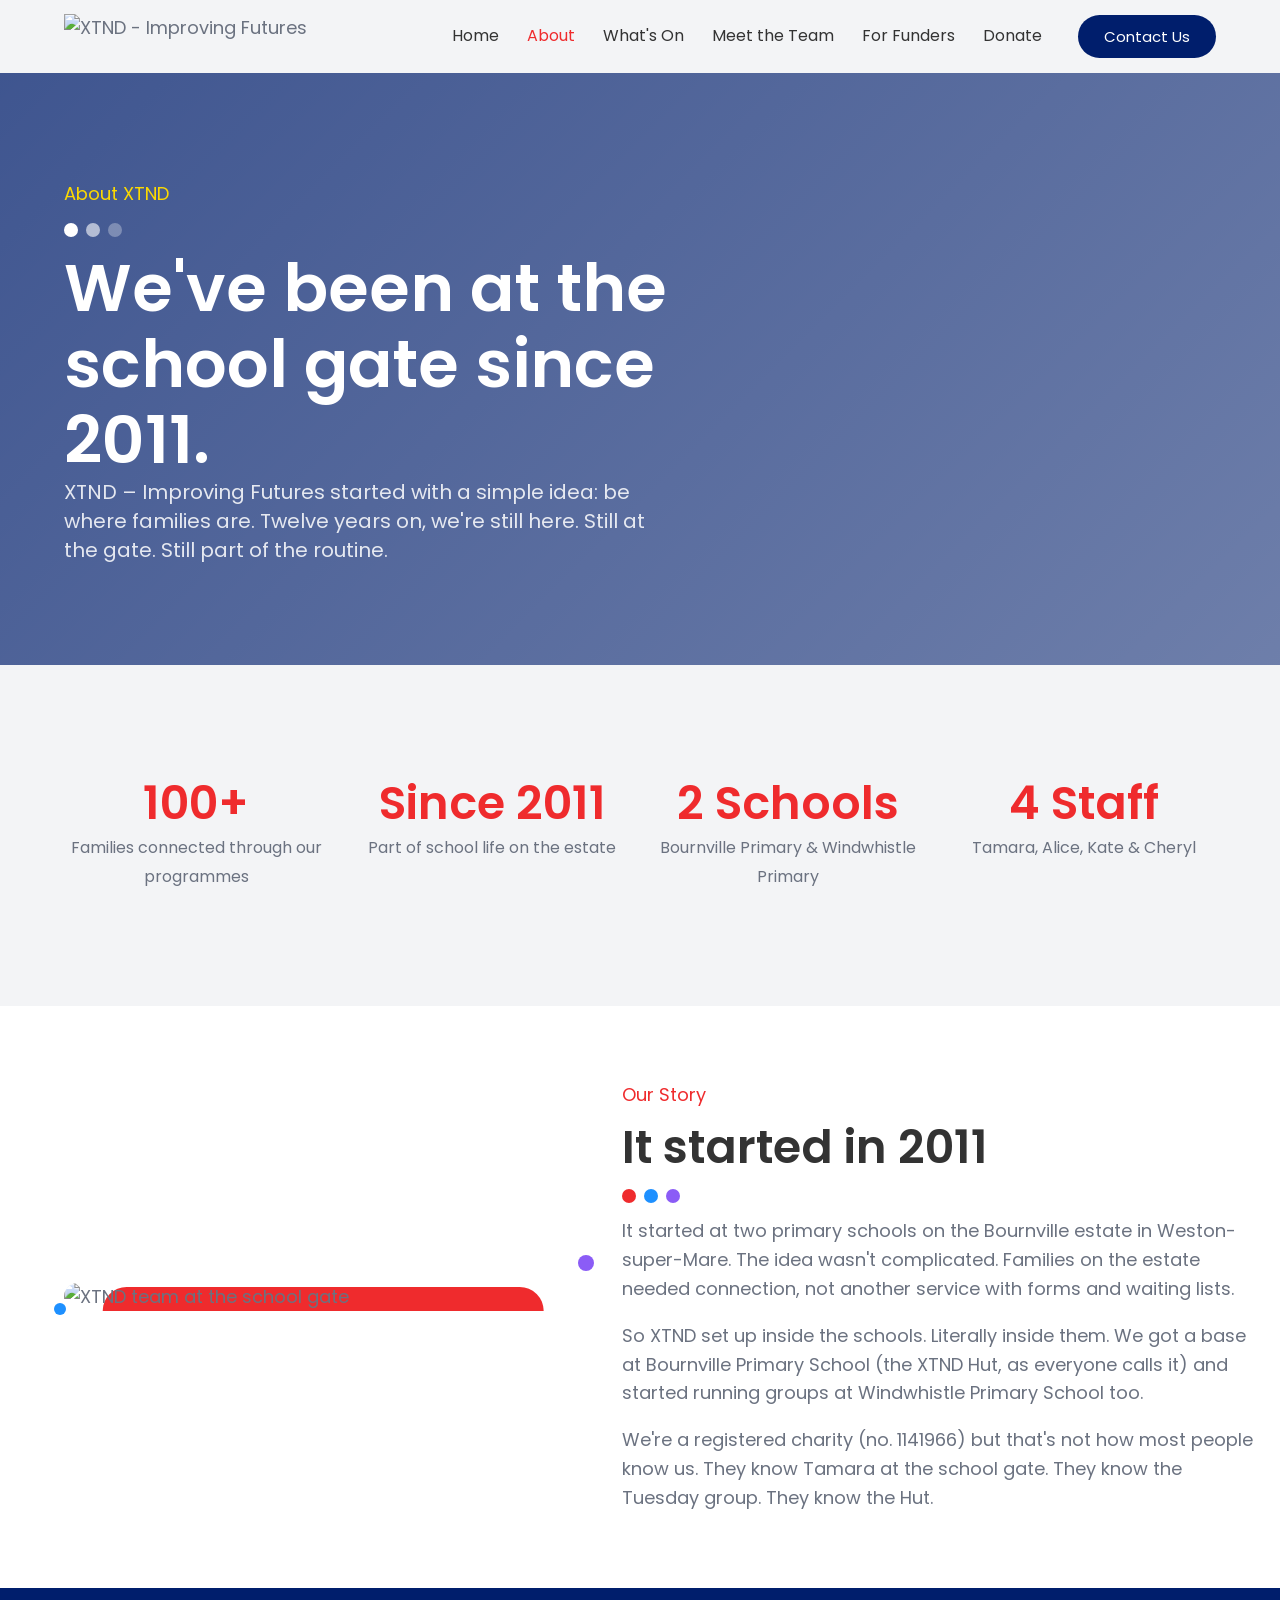
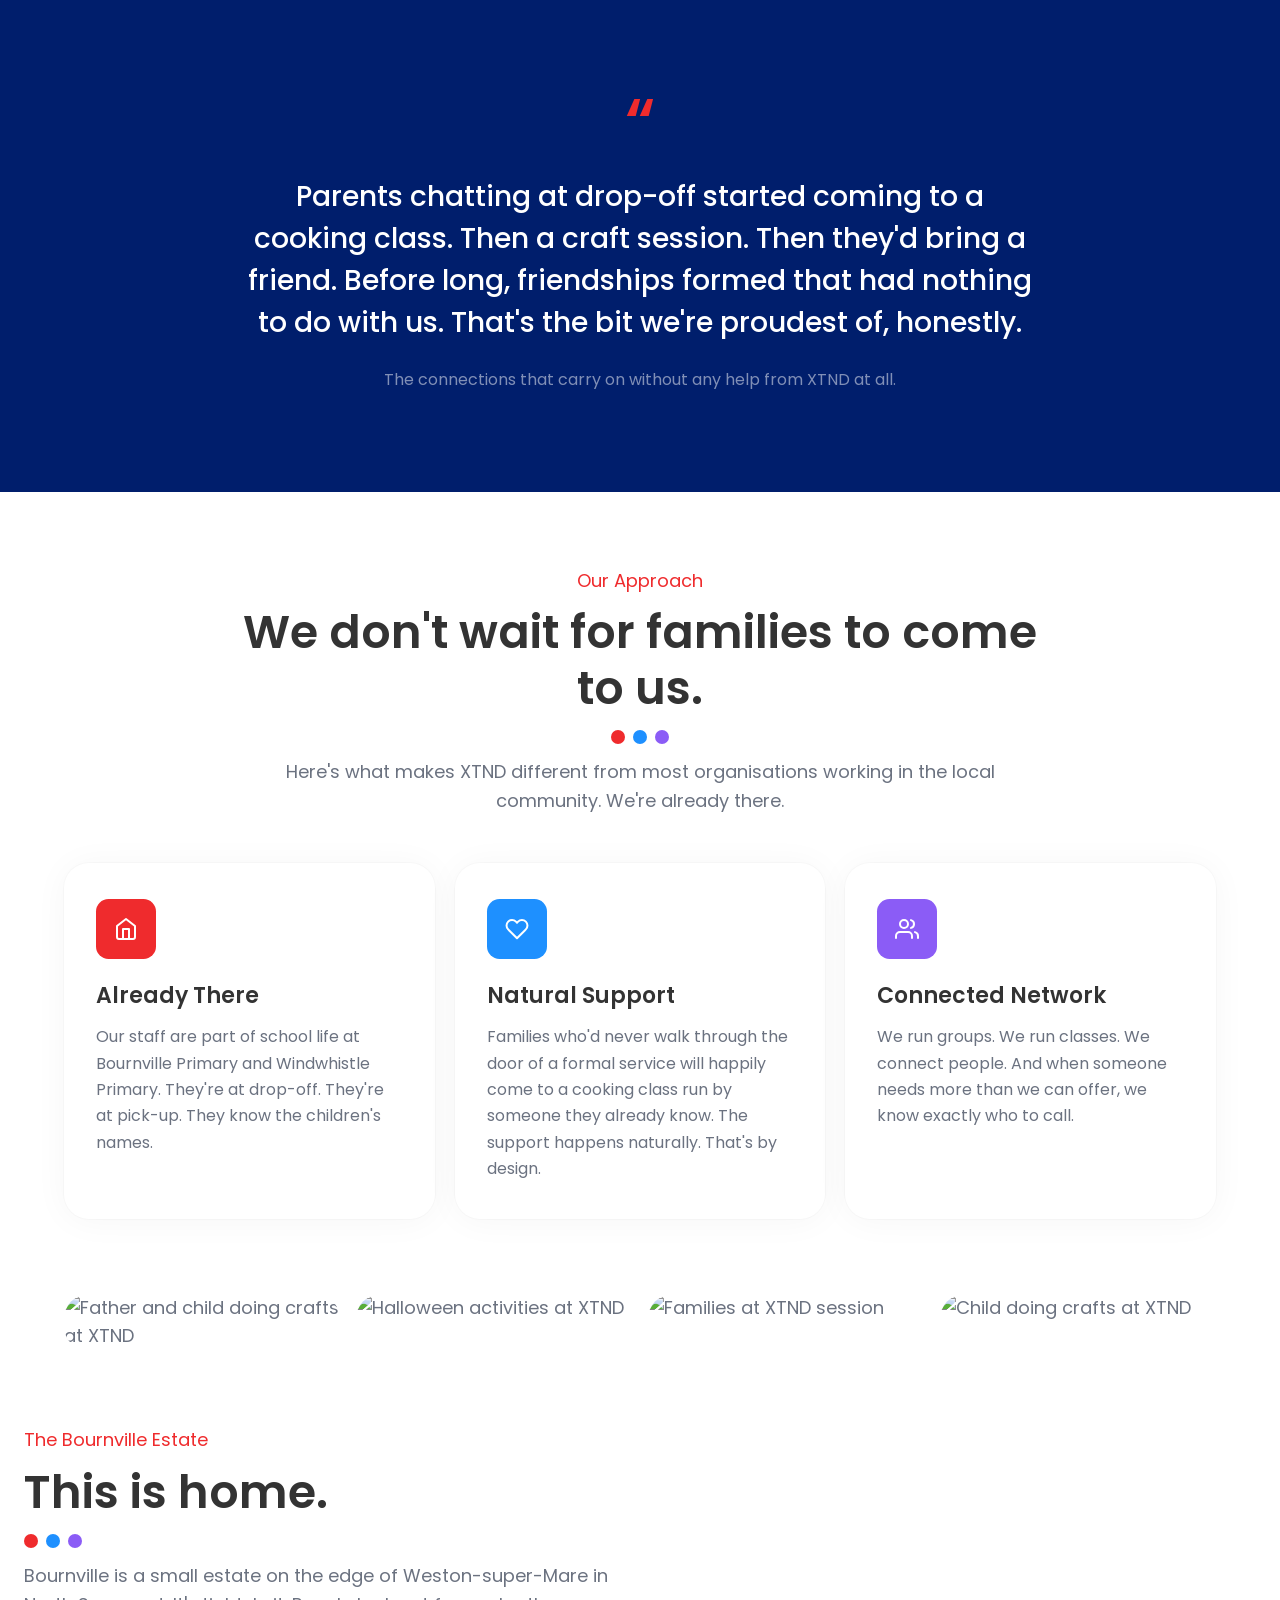
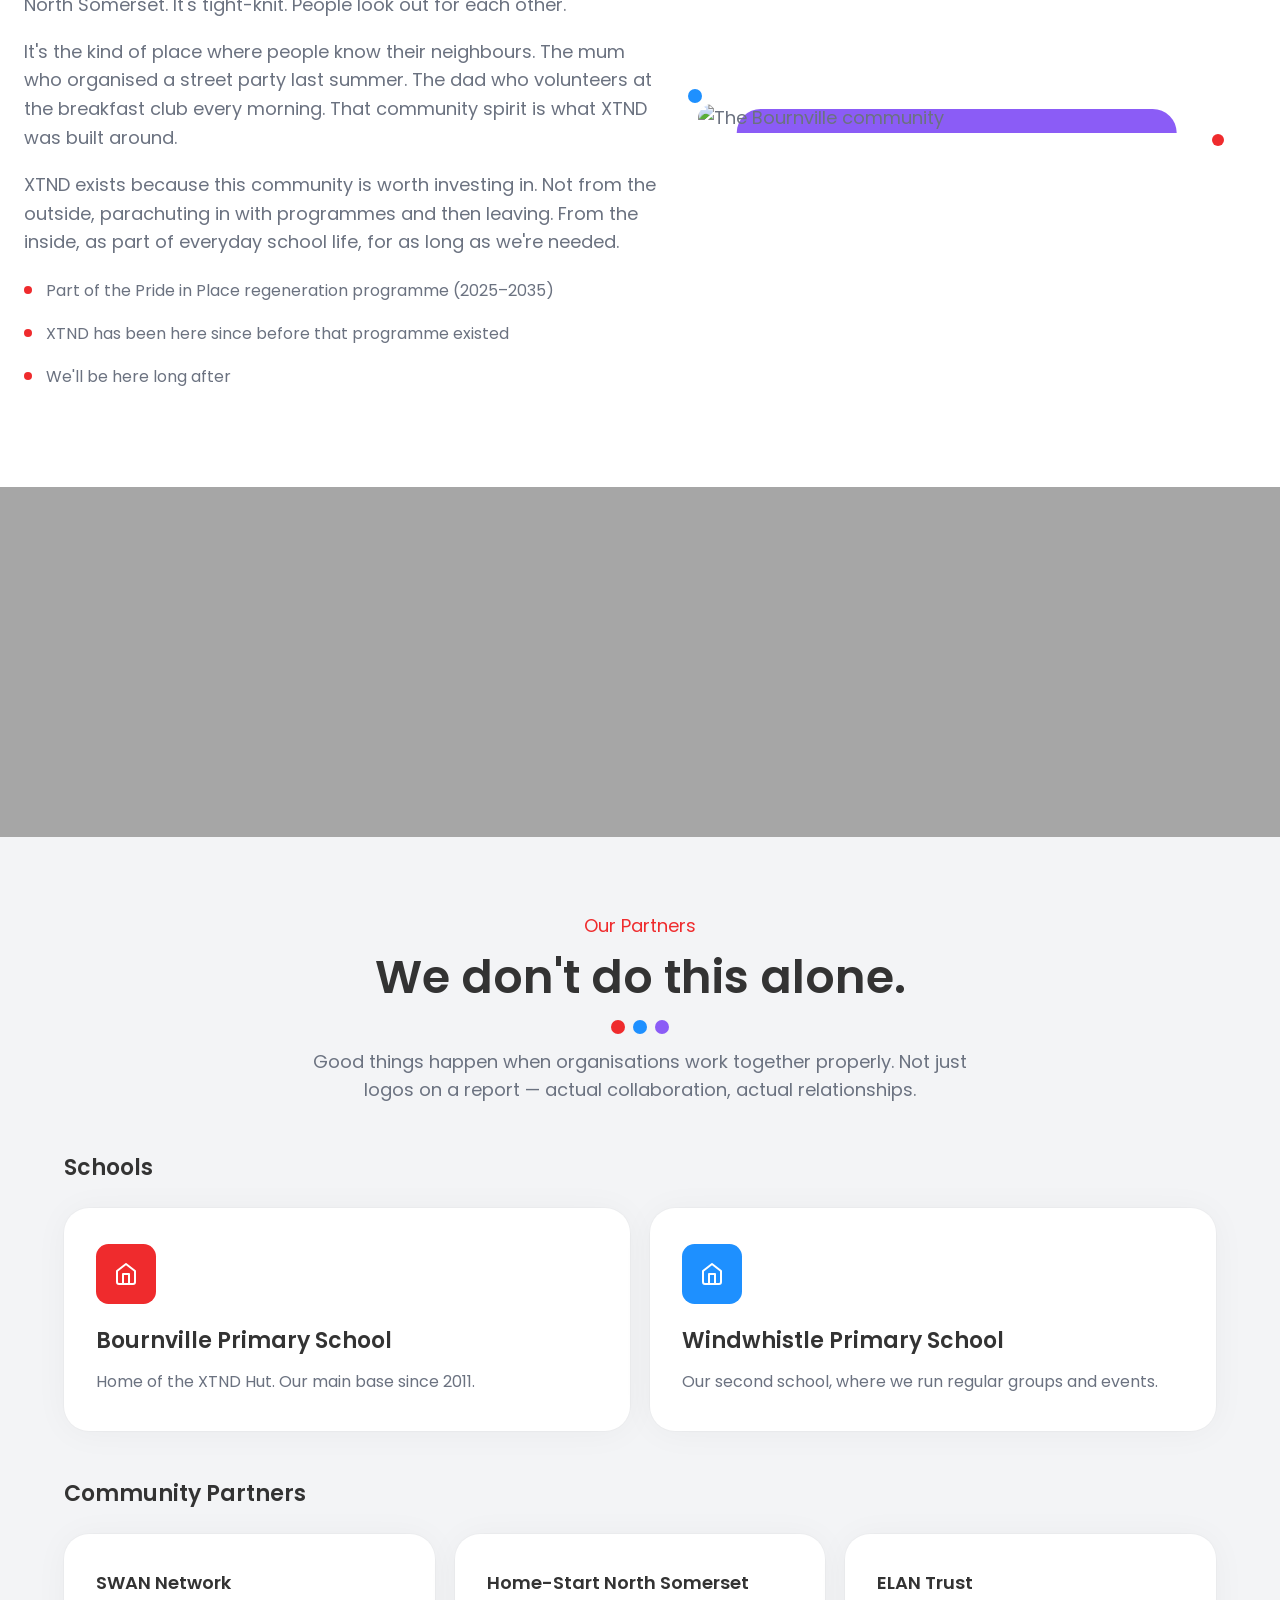
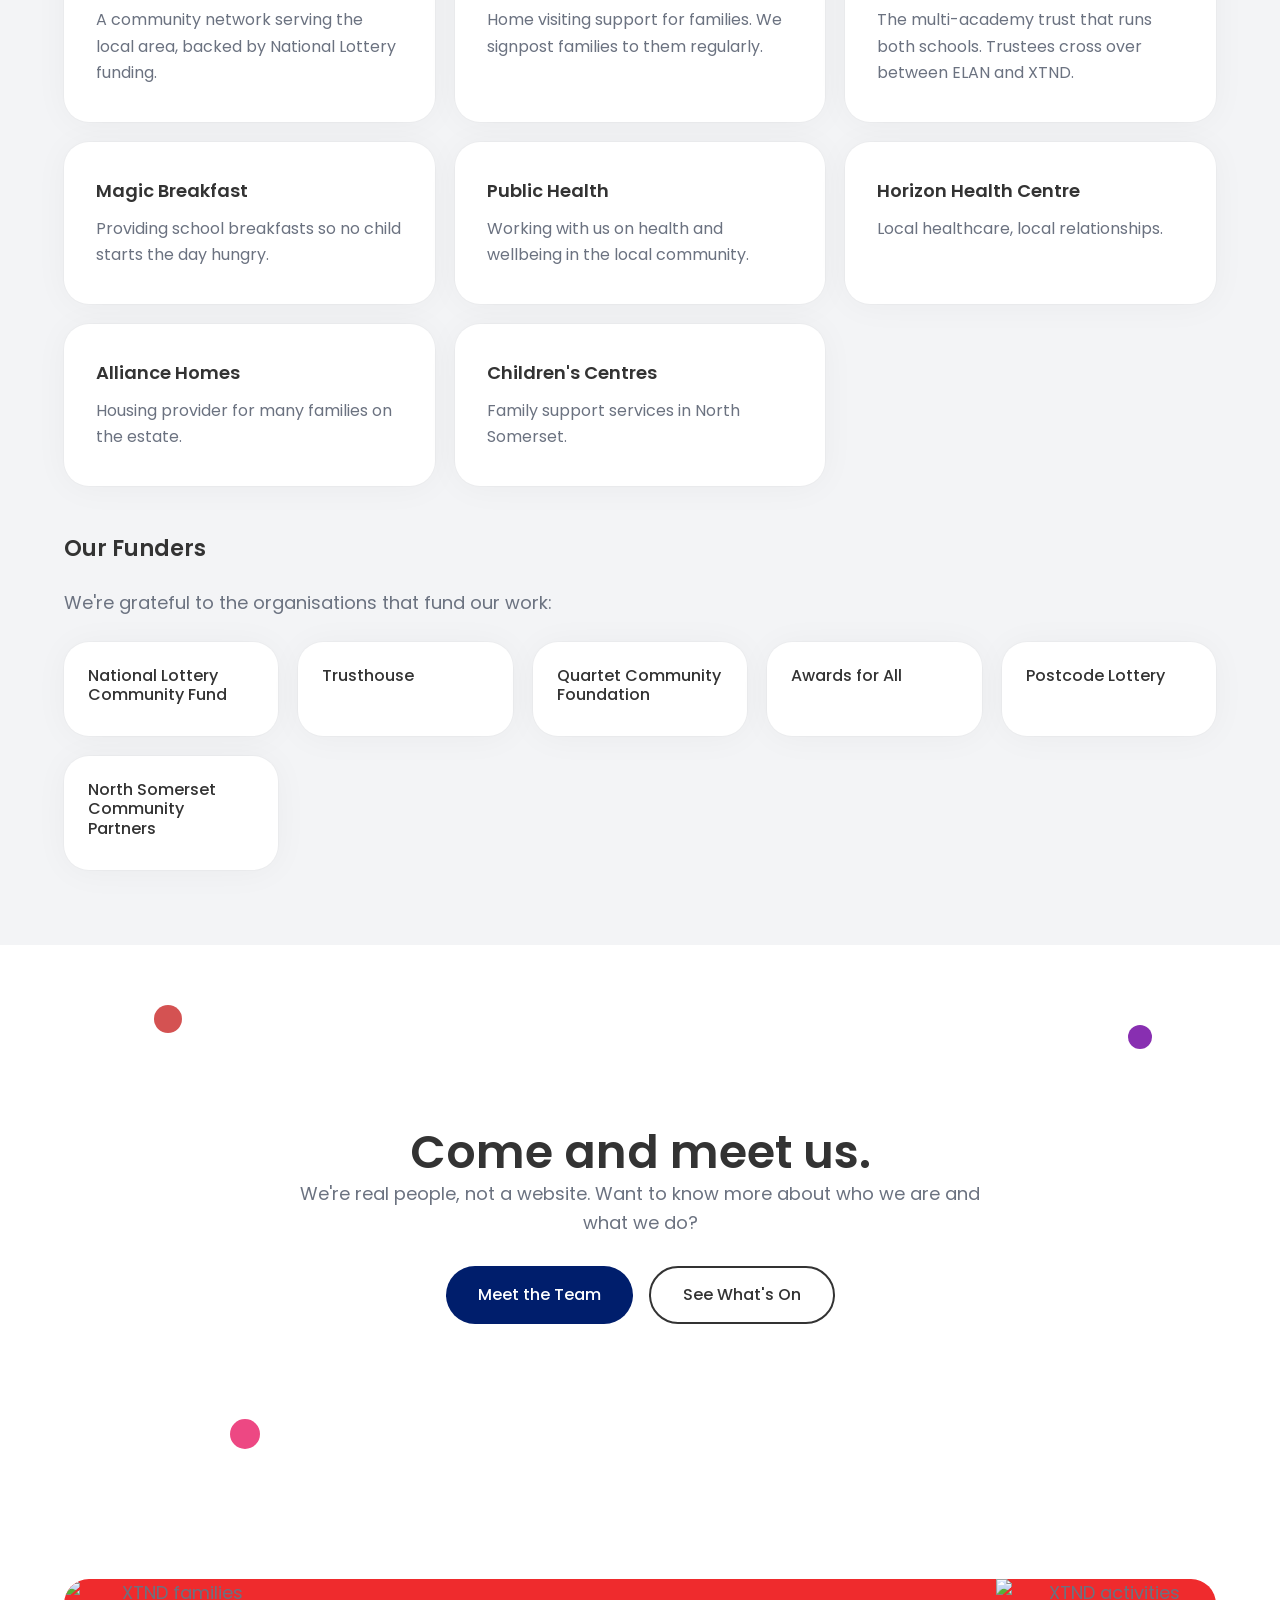
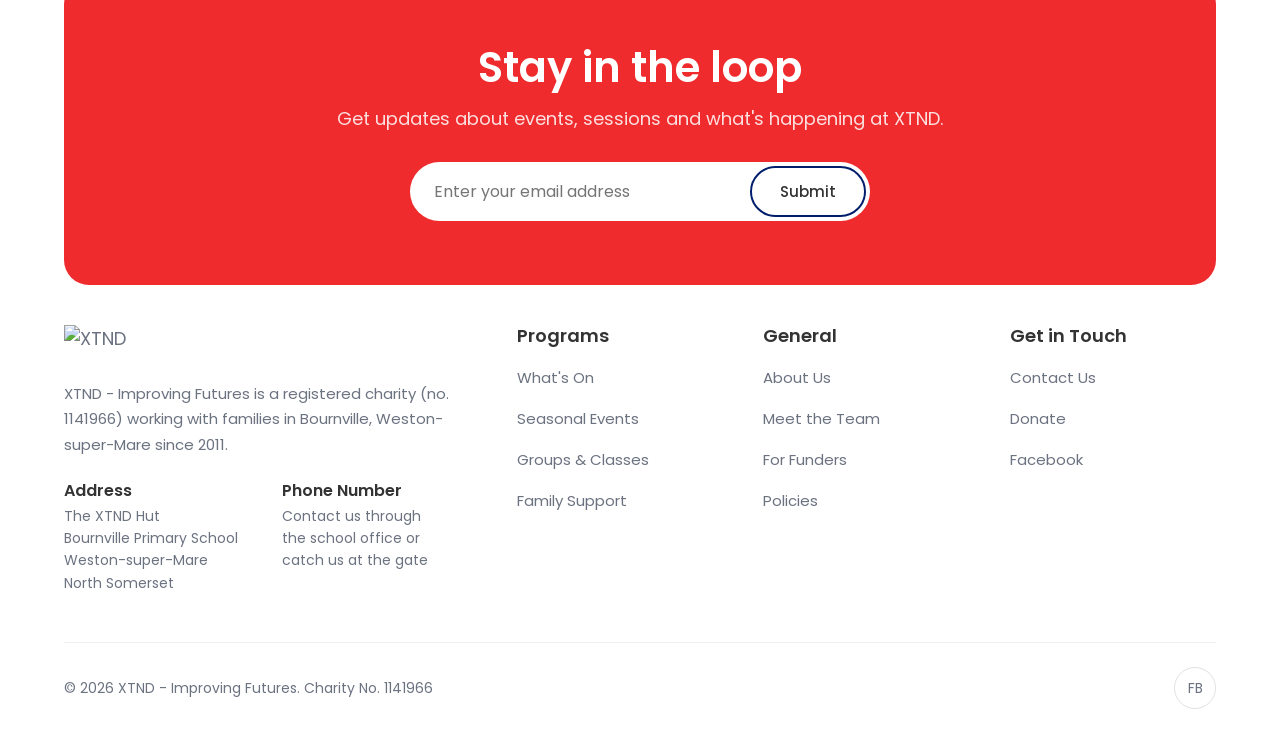
==== about.html @ c507c609 "XTND preview site - initial deploy" ====
<!DOCTYPE html>
<html lang="en">
<head>
  <meta charset="UTF-8">
  <meta name="viewport" content="width=device-width, initial-scale=1.0">
  <title>About XTND | Improving Futures in Bournville since 2011</title>
  <meta name="description" content="XTND has been part of school life on the Bournville estate since 2011. We bring families together through groups, classes and support at the school gate.">
  <link rel="preconnect" href="https://fonts.googleapis.com">
  <link href="https://fonts.googleapis.com/css2?family=Poppins:wght@400;500;600&display=swap" rel="stylesheet">
  <link rel="stylesheet" href="styles.css">
  <link rel="icon" href="https://xtndlearnindev.wpenginepowered.com/wp-content/uploads/2026/01/cropped-XTND-logo-32x32.png" sizes="32x32">
</head>
<body>

  <!-- Header -->
  <header class="site-header" id="header">
    <div class="header-inner">
      <a href="index.html" class="logo">
        <img src="https://xtndlearnindev.wpenginepowered.com/wp-content/uploads/2026/01/XTND-Logo-1.png" alt="XTND - Improving Futures">
      </a>
      <nav class="nav-links" id="nav">
        <a href="index.html">Home</a>
        <a href="about.html" class="active">About</a>
        <a href="whats-on.html">What's On</a>
        <a href="meet-the-team.html">Meet the Team</a>
        <a href="for-funders.html">For Funders</a>
        <a href="donate.html">Donate</a>
        <a href="contact.html" class="nav-cta btn btn--primary">Contact Us</a>
      </nav>
      <button class="nav-toggle" id="navToggle" aria-label="Toggle menu">
        <span></span><span></span><span></span>
      </button>
    </div>
  </header>

  <!-- Hero: Full-width background image -->
  <section class="hero hero--subpage" style="background-image: url('https://images.unsplash.com/photo-1769201153045-98827f62996b?w=1920&h=700&fit=crop&q=80');">
    <div class="container">
      <div class="fade-up">
        <h4 class="eyebrow">About XTND</h4>
        <div class="dots">
          <span class="dot dot--primary"></span>
          <span class="dot dot--secondary"></span>
          <span class="dot dot--accent"></span>
        </div>
        <h1>We've been at the school gate since 2011.</h1>
        <p>XTND &ndash; Improving Futures started with a simple idea: be where families are. Twelve years on, we're still here. Still at the gate. Still part of the routine.</p>
      </div>
    </div>
  </section>

  <!-- Stats Row: Key numbers -->
  <section class="section section--light">
    <div class="container">
      <div class="stats-row fade-up">
        <div class="stat">
          <div class="stat__number">100+</div>
          <div class="stat__label">Families connected through our programmes</div>
        </div>
        <div class="stat">
          <div class="stat__number">Since 2011</div>
          <div class="stat__label">Part of school life on the estate</div>
        </div>
        <div class="stat">
          <div class="stat__number">2 Schools</div>
          <div class="stat__label">Bournville Primary &amp; Windwhistle Primary</div>
        </div>
        <div class="stat">
          <div class="stat__number">4 Staff</div>
          <div class="stat__label">Tamara, Alice, Kate &amp; Cheryl</div>
        </div>
      </div>
    </div>
  </section>

  <!-- Our Story: Feature section (image left, text right) -->
  <section class="section">
    <div class="container">
      <div class="row row--center">
        <div class="col--45 fade-right">
          <div class="feature-image feature-image--arch image-arch--red" style="position: relative;">
            <img src="../Imagery/xtnd/xtnd.jpg" alt="XTND team at the school gate">
            <span class="hero-dot dot--accent zoom-in" style="bottom: 40px; right: -12px; width: 16px; height: 16px;"></span>
            <span class="hero-dot dot--secondary zoom-in delay-1" style="top: 20px; left: -10px; width: 12px; height: 12px;"></span>
          </div>
        </div>
        <div class="col--55 fade-up">
          <h4 class="eyebrow">Our Story</h4>
          <h2>It started in 2011</h2>
          <div class="dots">
            <span class="dot dot--primary"></span>
            <span class="dot dot--secondary"></span>
            <span class="dot dot--accent"></span>
          </div>
          <p>It started at two primary schools on the Bournville estate in Weston-super-Mare. The idea wasn't complicated. Families on the estate needed connection, not another service with forms and waiting lists.</p>
          <p>So XTND set up inside the schools. Literally inside them. We got a base at Bournville Primary School (the XTND Hut, as everyone calls it) and started running groups at Windwhistle Primary School too.</p>
          <p>We're a registered charity (no. 1141966) but that's not how most people know us. They know Tamara at the school gate. They know the Tuesday group. They know the Hut.</p>
        </div>
      </div>
    </div>
  </section>

  <!-- Dark Quote Callout -->
  <section class="section section--dark section--lg">
    <div class="container text-center">
      <div class="fade-up">
        <div class="pull-quote">
          Parents chatting at drop-off started coming to a cooking class. Then a craft session. Then they'd bring a friend. Before long, friendships formed that had nothing to do with us. That's the bit we're proudest of, honestly.
          <cite>The connections that carry on without any help from XTND at all.</cite>
        </div>
      </div>
    </div>
  </section>

  <!-- Our Approach: Icon Box Cards -->
  <section class="section">
    <div class="container">
      <div class="text-center max-w-800 mx-auto mb-48 fade-up">
        <h4 class="eyebrow">Our Approach</h4>
        <h2>We don't wait for families to come to us.</h2>
        <div class="dots" style="justify-content: center;">
          <span class="dot dot--primary"></span>
          <span class="dot dot--secondary"></span>
          <span class="dot dot--accent"></span>
        </div>
        <p>Here's what makes XTND different from most organisations working in the local community. We're already there.</p>
      </div>
      <div class="card-grid">
        <div class="card fade-up delay-1">
          <div class="card__icon card__icon--primary">
            <svg width="24" height="24" fill="none" stroke="currentColor" stroke-width="2" stroke-linecap="round" stroke-linejoin="round" viewBox="0 0 24 24"><path d="M3 9l9-7 9 7v11a2 2 0 0 1-2 2H5a2 2 0 0 1-2-2z"/><polyline points="9 22 9 12 15 12 15 22"/></svg>
          </div>
          <h3>Already There</h3>
          <p>Our staff are part of school life at Bournville Primary and Windwhistle Primary. They're at drop-off. They're at pick-up. They know the children's names.</p>
        </div>
        <div class="card fade-up delay-2">
          <div class="card__icon card__icon--secondary">
            <svg width="24" height="24" fill="none" stroke="currentColor" stroke-width="2" stroke-linecap="round" stroke-linejoin="round" viewBox="0 0 24 24"><path d="M20.84 4.61a5.5 5.5 0 0 0-7.78 0L12 5.67l-1.06-1.06a5.5 5.5 0 0 0-7.78 7.78l1.06 1.06L12 21.23l7.78-7.78 1.06-1.06a5.5 5.5 0 0 0 0-7.78z"/></svg>
          </div>
          <h3>Natural Support</h3>
          <p>Families who'd never walk through the door of a formal service will happily come to a cooking class run by someone they already know. The support happens naturally. That's by design.</p>
        </div>
        <div class="card fade-up delay-3">
          <div class="card__icon card__icon--accent">
            <svg width="24" height="24" fill="none" stroke="currentColor" stroke-width="2" stroke-linecap="round" stroke-linejoin="round" viewBox="0 0 24 24"><path d="M17 21v-2a4 4 0 0 0-4-4H5a4 4 0 0 0-4 4v2"/><circle cx="9" cy="7" r="4"/><path d="M23 21v-2a4 4 0 0 0-3-3.87"/><path d="M16 3.13a4 4 0 0 1 0 7.75"/></svg>
          </div>
          <h3>Connected Network</h3>
          <p>We run groups. We run classes. We connect people. And when someone needs more than we can offer, we know exactly who to call.</p>
        </div>
      </div>
    </div>
  </section>

  <!-- Photo Strip -->
  <section style="padding: 0;">
    <div class="container">
      <div class="photo-grid photo-grid--row fade-up">
        <img src="../Imagery/xtnd/546621404_122155125908592326_3396912917894167356_n.jpg" alt="Father and child doing crafts at XTND">
        <img src="../Imagery/xtnd/570519948_1329102932591367_3855575837290154664_n.jpg" alt="Halloween activities at XTND">
        <img src="../Imagery/xtnd/497498125_1187273266774335_6897514463659687893_n.jpg" alt="Families at XTND session">
        <img src="../Imagery/xtnd/549062591_122155126016592326_8549448047829098771_n.jpg" alt="Child doing crafts at XTND">
      </div>
    </div>
  </section>

  <!-- The Bournville Estate: Feature section reversed (text left, image right) -->
  <section class="section">
    <div class="container">
      <div class="row row--center row--reverse">
        <div class="col--45 fade-left">
          <div class="feature-image feature-image--arch image-arch--purple" style="position: relative;">
            <img src="../Imagery/xtnd/website.jpg" alt="The Bournville community">
            <span class="hero-dot dot--secondary zoom-in" style="bottom: 30px; left: -10px; width: 14px; height: 14px;"></span>
            <span class="hero-dot dot--primary zoom-in delay-1" style="top: 30px; right: -8px; width: 12px; height: 12px;"></span>
          </div>
        </div>
        <div class="col--55 fade-up">
          <h4 class="eyebrow">The Bournville Estate</h4>
          <h2>This is home.</h2>
          <div class="dots">
            <span class="dot dot--primary"></span>
            <span class="dot dot--secondary"></span>
            <span class="dot dot--accent"></span>
          </div>
          <p>Bournville is a small estate on the edge of Weston-super-Mare in North Somerset. It's tight-knit. People look out for each other.</p>
          <p>It's the kind of place where people know their neighbours. The mum who organised a street party last summer. The dad who volunteers at the breakfast club every morning. That community spirit is what XTND was built around.</p>
          <p>XTND exists because this community is worth investing in. Not from the outside, parachuting in with programmes and then leaving. From the inside, as part of everyday school life, for as long as we're needed.</p>
          <ul class="feature-list">
            <li>Part of the Pride in Place regeneration programme (2025&ndash;2035)</li>
            <li>XTND has been here since before that programme existed</li>
            <li>We'll be here long after</li>
          </ul>
        </div>
      </div>
    </div>
  </section>

  <!-- Photo Divider: Full-width background -->
  <section class="section--bg-image" style="background-image: url('../Imagery/xtnd/500820576_1200081592160169_5229562464425910058_n.jpg'); min-height: 350px;">
    <div class="container"></div>
  </section>

  <!-- Our Partners -->
  <section class="section section--light">
    <div class="container">
      <div class="text-center max-w-700 mx-auto mb-48 fade-up">
        <h4 class="eyebrow">Our Partners</h4>
        <h2>We don't do this alone.</h2>
        <div class="dots" style="justify-content: center;">
          <span class="dot dot--primary"></span>
          <span class="dot dot--secondary"></span>
          <span class="dot dot--accent"></span>
        </div>
        <p>Good things happen when organisations work together properly. Not just logos on a report &mdash; actual collaboration, actual relationships.</p>
      </div>

      <h3 class="mb-24 fade-up">Schools</h3>
      <div class="card-grid mb-48" style="grid-template-columns: repeat(2, 1fr);">
        <div class="card fade-up delay-1">
          <div class="card__icon card__icon--primary">
            <svg width="24" height="24" fill="none" stroke="currentColor" stroke-width="2" stroke-linecap="round" stroke-linejoin="round" viewBox="0 0 24 24"><path d="M3 9l9-7 9 7v11a2 2 0 0 1-2 2H5a2 2 0 0 1-2-2z"/><polyline points="9 22 9 12 15 12 15 22"/></svg>
          </div>
          <h3>Bournville Primary School</h3>
          <p>Home of the XTND Hut. Our main base since 2011.</p>
        </div>
        <div class="card fade-up delay-2">
          <div class="card__icon card__icon--secondary">
            <svg width="24" height="24" fill="none" stroke="currentColor" stroke-width="2" stroke-linecap="round" stroke-linejoin="round" viewBox="0 0 24 24"><path d="M3 9l9-7 9 7v11a2 2 0 0 1-2 2H5a2 2 0 0 1-2-2z"/><polyline points="9 22 9 12 15 12 15 22"/></svg>
          </div>
          <h3>Windwhistle Primary School</h3>
          <p>Our second school, where we run regular groups and events.</p>
        </div>
      </div>

      <h3 class="mb-24 fade-up">Community Partners</h3>
      <div class="card-grid mb-48">
        <div class="card fade-up delay-1">
          <h3 style="font-size: 18px;">SWAN Network</h3>
          <p>A community network serving the local area, backed by National Lottery funding.</p>
        </div>
        <div class="card fade-up delay-2">
          <h3 style="font-size: 18px;">Home-Start North Somerset</h3>
          <p>Home visiting support for families. We signpost families to them regularly.</p>
        </div>
        <div class="card fade-up delay-3">
          <h3 style="font-size: 18px;">ELAN Trust</h3>
          <p>The multi-academy trust that runs both schools. Trustees cross over between ELAN and XTND.</p>
        </div>
        <div class="card fade-up delay-4">
          <h3 style="font-size: 18px;">Magic Breakfast</h3>
          <p>Providing school breakfasts so no child starts the day hungry.</p>
        </div>
        <div class="card fade-up delay-1">
          <h3 style="font-size: 18px;">Public Health</h3>
          <p>Working with us on health and wellbeing in the local community.</p>
        </div>
        <div class="card fade-up delay-2">
          <h3 style="font-size: 18px;">Horizon Health Centre</h3>
          <p>Local healthcare, local relationships.</p>
        </div>
        <div class="card fade-up delay-3">
          <h3 style="font-size: 18px;">Alliance Homes</h3>
          <p>Housing provider for many families on the estate.</p>
        </div>
        <div class="card fade-up delay-4">
          <h3 style="font-size: 18px;">Children's Centres</h3>
          <p>Family support services in North Somerset.</p>
        </div>
      </div>

      <h3 class="mb-24 fade-up">Our Funders</h3>
      <p class="mb-24 fade-up">We're grateful to the organisations that fund our work:</p>
      <div class="partner-grid">
        <div class="partner-item fade-up delay-1">
          <h4>National Lottery Community Fund</h4>
        </div>
        <div class="partner-item fade-up delay-2">
          <h4>Trusthouse</h4>
        </div>
        <div class="partner-item fade-up delay-3">
          <h4>Quartet Community Foundation</h4>
        </div>
        <div class="partner-item fade-up delay-4">
          <h4>Awards for All</h4>
        </div>
        <div class="partner-item fade-up delay-1">
          <h4>Postcode Lottery</h4>
        </div>
        <div class="partner-item fade-up delay-2">
          <h4>North Somerset Community Partners</h4>
        </div>
      </div>
    </div>
  </section>

  <!-- CTA -->
  <section class="section section--cta" style="position: relative;">
    <div class="container text-center">
      <div class="max-w-700 mx-auto fade-up">
        <h2>Come and meet us.</h2>
        <p>We're real people, not a website. Want to know more about who we are and what we do?</p>
        <div class="btn-group" style="justify-content: center;">
          <a href="meet-the-team.html" class="btn btn--primary">Meet the Team</a>
          <a href="whats-on.html" class="btn btn--outline">See What's On</a>
        </div>
      </div>
    </div>
    <span class="cta-dot cta-dot--1 zoom-in"></span>
    <span class="cta-dot cta-dot--2 zoom-in"></span>
    <span class="cta-dot cta-dot--3 zoom-in"></span>
  </section>

  <!-- Newsletter Banner -->
  <section class="section" style="padding-bottom: 0;">
    <div class="container">
      <div class="newsletter-banner fade-up">
        <div class="newsletter-banner__photos newsletter-banner__photos--left">
          <img src="https://xtndlearnindev.wpenginepowered.com/wp-content/uploads/2026/02/556963357_122156742236592326_8152269135082662483_n.jpg" alt="XTND families">
        </div>
        <div class="newsletter-banner__photos newsletter-banner__photos--right">
          <img src="https://xtndlearnindev.wpenginepowered.com/wp-content/uploads/2026/02/500798624_1200081615493500_4787251296176269114_n.jpg" alt="XTND activities">
        </div>
        <h2>Stay in the loop</h2>
        <p>Get updates about events, sessions and what's happening at XTND.</p>
        <div class="newsletter-banner__form">
          <input type="email" class="newsletter-banner__input" placeholder="Enter your email address">
          <button class="newsletter-banner__submit">Submit</button>
        </div>
      </div>
    </div>
  </section>

  <!-- Footer -->
  <footer class="site-footer">
    <div class="container">
      <div class="footer-inner">
        <div class="footer-brand">
          <a href="index.html" class="logo">
            <img src="https://xtndlearnindev.wpenginepowered.com/wp-content/uploads/2026/01/XTND-Logo-1.png" alt="XTND">
          </a>
          <p>XTND - Improving Futures is a registered charity (no. 1141966) working with families in Bournville, Weston-super-Mare since 2011.</p>
          <div class="footer-brand__contact">
            <div>
              <h5>Address</h5>
              <p>The XTND Hut<br>Bournville Primary School<br>Weston-super-Mare<br>North Somerset</p>
            </div>
            <div>
              <h5>Phone Number</h5>
              <p>Contact us through<br>the school office or<br>catch us at the gate</p>
            </div>
          </div>
        </div>
        <div class="footer-col">
          <h4>Programs</h4>
          <a href="whats-on.html">What's On</a>
          <a href="whats-on.html#seasonal">Seasonal Events</a>
          <a href="about.html">Groups &amp; Classes</a>
          <a href="about.html">Family Support</a>
        </div>
        <div class="footer-col">
          <h4>General</h4>
          <a href="about.html">About Us</a>
          <a href="meet-the-team.html">Meet the Team</a>
          <a href="for-funders.html">For Funders</a>
          <a href="policies.html">Policies</a>
        </div>
        <div class="footer-col">
          <h4>Get in Touch</h4>
          <a href="contact.html">Contact Us</a>
          <a href="donate.html">Donate</a>
          <a href="#">Facebook</a>
        </div>
      </div>
      <div class="footer-bottom">
        <span>&copy; 2026 XTND - Improving Futures. Charity No. 1141966</span>
        <div class="footer-social">
          <a href="#" aria-label="Facebook">FB</a>
        </div>
      </div>
    </div>
  </footer>

  <script>
    const observer = new IntersectionObserver((entries) => {
      entries.forEach(entry => {
        if (entry.isIntersecting) entry.target.classList.add('visible');
      });
    }, { threshold: 0.1 });
    document.querySelectorAll('.fade-up, .fade-right, .fade-left, .zoom-in').forEach(el => observer.observe(el));

    window.addEventListener('scroll', () => {
      document.getElementById('header').classList.toggle('scrolled', window.scrollY > 50);
    });

    document.getElementById('navToggle').addEventListener('click', () => {
      document.getElementById('nav').classList.toggle('open');
    });

    document.querySelectorAll('.accordion-trigger').forEach(btn => {
      btn.addEventListener('click', () => {
        const item = btn.parentElement;
        const body = item.querySelector('.accordion-body');
        item.classList.toggle('open');
        body.style.maxHeight = item.classList.contains('open') ? body.scrollHeight + 'px' : '0';
      });
    });
  </script>
</body>
</html>
---- styles.css ----
/* ============================================
   XTND - Improving Futures | Preview Site CSS
   Matched to: Elementor Pauds/UiCore theme
   Source: xtndlearnindev.wpenginepowered.com/vibe-page
   ============================================ */

/* ---------- Reset & Base ---------- */
*, *::before, *::after { box-sizing: border-box; margin: 0; padding: 0; }

html {
  scroll-behavior: smooth;
  -webkit-font-smoothing: antialiased;
  -moz-osx-font-smoothing: grayscale;
}

body {
  font-family: 'Poppins', sans-serif;
  font-weight: 400;
  font-size: 18px;
  line-height: 1.6em;
  color: #6B7280;
  background: #FFFFFF;
}

img { max-width: 100%; height: auto; display: block; }
a { text-decoration: none; color: inherit; transition: color 0.3s; }
ul, ol { list-style: none; }

/* ---------- CSS Variables (UiCore Kit) ---------- */
:root {
  --primary: #EF2B2D;
  --secondary: #1E90FF;
  --accent: #8B5CF6;
  --headline: #333333;
  --body: #6B7280;
  --dark: #001E6C;
  --light: #F3F4F6;
  --white: #FFFFFF;
  --yellow: #FCD900;
  --container: 1200px;
  --radius: 25px;
  --radius-sm: 12.5px;
  --radius-pill: 100px;
  --radius-round: 1000px;
  --shadow: 0 0 0 1px rgb(0 0 0 / .02), 0 2px 35px 0 rgb(0 0 0 / .04);
  --shadow-hover: 0 0 0 1px rgb(0 0 0 / .04), 0 8px 45px 0 rgb(0 0 0 / .08);
  --gap: 20px;
  --transition: 0.3s ease;
}

/* ---------- Typography (Pauds metrics) ---------- */
h1, h2, h3, h4, h5, h6 {
  font-family: 'Poppins', sans-serif;
  font-weight: 600;
  color: var(--headline);
  line-height: 1.2em;
}

h1 { font-size: 66px; line-height: 1.15em; }
h2 { font-size: 46px; line-height: 1.2em; }
h3 { font-size: 22px; line-height: 1.4em; }
h4 { font-size: 18px; font-weight: 400; color: var(--primary); }

p { margin-bottom: 1em; }
p:last-child { margin-bottom: 0; }

strong { font-weight: 600; color: var(--headline); }

blockquote {
  font-size: 1.125rem;
  font-style: italic;
  color: var(--headline);
  border-left: 3px solid var(--primary);
  padding: 1rem 0 1rem 1.5rem;
  margin: 1.5rem 0;
}

/* ---------- Layout ---------- */
.container {
  max-width: var(--container);
  margin: 0 auto;
  padding: 0 24px;
}

.container--wide {
  max-width: 1400px;
}

.section {
  padding: 75px 0;
}

.section--sm {
  padding: 60px 0;
}

.section--lg {
  padding: 100px 0;
}

.section--dark {
  background: var(--dark);
  color: var(--white);
}

.section--dark h1,
.section--dark h2,
.section--dark h3,
.section--dark h4,
.section--dark h5 {
  color: var(--white);
}

.section--dark p {
  color: rgba(255,255,255,0.75);
}

.section--dark .eyebrow {
  color: rgba(255,255,255,0.6);
}

.section--light {
  background: var(--light);
}

/* CTA Section — matches vibe page style (light bg, decorative dots, generous padding) */
.section--cta {
  background: var(--white);
  position: relative;
  overflow: hidden;
  padding: 180px 0;
}

.section--cta h2 {
  color: var(--headline);
}

.section--cta p {
  color: var(--body);
}

.cta-dot {
  position: absolute;
  border-radius: 50%;
  z-index: 0;
}

.cta-dot--1 {
  width: 28px;
  height: 28px;
  background: #D45252;
  top: 60px;
  left: 12%;
}

.cta-dot--2 {
  width: 30px;
  height: 30px;
  background: #ED4883;
  bottom: 55px;
  left: 18%;
}

.cta-dot--3 {
  width: 24px;
  height: 24px;
  background: #882FB1;
  top: 80px;
  right: 10%;
}

.section--cta .container {
  position: relative;
  z-index: 1;
}

.section--bg-image {
  background-size: cover;
  background-position: center;
  background-repeat: no-repeat;
  position: relative;
  min-height: 400px;
  display: flex;
  align-items: center;
}

.section--bg-image::before {
  content: '';
  position: absolute;
  inset: 0;
  background: rgba(0,0,0,0.35);
}

.section--bg-image .container {
  position: relative;
  z-index: 1;
}

/* Flexbox Rows */
.row {
  display: flex;
  gap: 40px;
  align-items: flex-start;
}

.row--center { align-items: center; }
.row--reverse { flex-direction: row-reverse; }
.row--tight { gap: var(--gap); }

.col { flex: 1; }
.col--45 { flex: 0 0 45%; }
.col--55 { flex: 0 0 55%; }
.col--50 { flex: 0 0 calc(50% - 20px); }
.col--57 { flex: 0 0 57%; }
.col--43 { flex: 0 0 43%; }

.text-center { text-align: center; }

/* ---------- Decorative Circles ---------- */
.dot {
  width: 14px;
  height: 14px;
  border-radius: 50%;
  display: inline-block;
  flex-shrink: 0;
}

.dot--primary { background: var(--primary); }
.dot--secondary { background: var(--secondary); }
.dot--accent { background: var(--accent); }
.dot--white { background: var(--white); }
.dot--sm { width: 10px; height: 10px; }
.dot--lg { width: 18px; height: 18px; }

.dots {
  display: flex;
  gap: 8px;
  align-items: center;
  margin: 14px 0;
}

/* ---------- Eyebrow ---------- */
.eyebrow {
  font-size: 18px;
  font-weight: 400;
  color: var(--primary);
  margin-bottom: 10px;
  display: block;
  line-height: 1.6;
}

/* ---------- Buttons (Pauds kit) ---------- */
.btn {
  display: inline-flex;
  align-items: center;
  gap: 8px;
  font-family: 'Poppins', sans-serif;
  font-weight: 500;
  font-size: 16px;
  line-height: 1;
  padding: 19px 32px;
  border-radius: var(--radius-pill);
  border: none;
  cursor: pointer;
  transition: all var(--transition);
  text-decoration: none;
}

.btn--primary {
  background: var(--dark);
  color: var(--white);
}

.btn--primary:hover {
  background: var(--primary);
}

.btn--secondary {
  background: var(--primary);
  color: var(--white);
}

.btn--secondary:hover {
  background: var(--secondary);
}

.btn--outline {
  background: transparent;
  color: var(--headline);
  border: 2px solid var(--headline);
}

.btn--outline:hover {
  background: var(--headline);
  color: var(--white);
}

.btn--white {
  background: var(--white);
  color: var(--dark);
}

.btn--white:hover {
  background: var(--primary);
  color: var(--white);
}

.btn-group {
  display: flex;
  gap: 16px;
  flex-wrap: wrap;
  margin-top: 28px;
}

/* ---------- Header (UiCore style) ---------- */
.site-header {
  position: fixed;
  top: 0;
  left: 0;
  right: 0;
  z-index: 100;
  background: var(--light);
  transition: background 0.3s, box-shadow 0.3s;
}

.site-header.scrolled {
  background: rgba(255,255,255,0.98);
  box-shadow: 0 1px 20px rgba(0,0,0,0.06);
  backdrop-filter: blur(12px);
}

.header-inner {
  max-width: var(--container);
  margin: 0 auto;
  padding: 14px 24px;
  display: flex;
  align-items: center;
  justify-content: space-between;
}

.logo img {
  height: 45px;
  width: auto;
}

.nav-links {
  display: flex;
  align-items: center;
  gap: 28px;
}

.nav-links a {
  font-weight: 400;
  font-size: 16px;
  color: var(--headline);
  transition: color var(--transition);
}

.nav-links a:hover,
.nav-links a.active {
  color: var(--primary);
}

.nav-cta {
  margin-left: 8px;
}

.nav-links a.nav-cta.btn--primary,
.nav-links a.nav-cta.btn--primary:hover,
.nav-links a.nav-cta.btn--primary.active {
  color: var(--white);
}

/* Contact Us button in nav overrides */
.nav-links .btn {
  font-size: 15px;
  padding: 14px 26px;
}

/* Mobile nav toggle */
.nav-toggle {
  display: none;
  background: none;
  border: none;
  cursor: pointer;
  padding: 8px;
}

.nav-toggle span {
  display: block;
  width: 24px;
  height: 2px;
  background: var(--headline);
  margin: 5px 0;
  transition: transform 0.3s, opacity 0.3s;
}

/* ---------- Hero Section ---------- */
.hero {
  padding: 150px 0 80px;
  background: var(--light);
  position: relative;
  overflow: hidden;
}

.hero .container {
  position: relative;
}

/* Sub-page hero with full-width background image */
.hero--subpage {
  background-size: cover;
  background-position: center;
  padding: 180px 0 100px;
  position: relative;
}

.hero--subpage::before {
  content: '';
  position: absolute;
  inset: 0;
  background: linear-gradient(135deg, rgba(0,30,108,0.75) 0%, rgba(0,30,108,0.55) 100%);
}

.hero--subpage .container {
  position: relative;
  z-index: 1;
}

.hero--subpage h1 {
  color: var(--white);
  max-width: 700px;
}

.hero--subpage p {
  color: rgba(255,255,255,0.85);
  font-size: 20px;
  max-width: 600px;
}

.hero--subpage .eyebrow {
  color: var(--yellow);
}

.hero--subpage .dot--primary { background: var(--white); }
.hero--subpage .dot--secondary { background: rgba(255,255,255,0.6); }
.hero--subpage .dot--accent { background: rgba(255,255,255,0.3); }

.hero__content {
  max-width: 560px;
}

.hero__content h1 {
  margin-bottom: 20px;
}

.hero__content p {
  font-size: 18px;
  line-height: 1.6;
  margin-bottom: 8px;
}

.hero__images {
  position: relative;
}

/* Hero image grid - matching Pauds 2x2 + scattered layout */
.hero-grid {
  display: grid;
  grid-template-columns: 1fr 1fr;
  gap: 16px;
  position: relative;
}

.hero-grid img {
  width: 100%;
  aspect-ratio: 3/4;
  object-fit: cover;
  border-radius: var(--radius);
}

.hero-grid img:nth-child(1) { border-radius: var(--radius) var(--radius) var(--radius) 60px; }
.hero-grid img:nth-child(2) { border-radius: var(--radius) 60px var(--radius) var(--radius); }
.hero-grid img:nth-child(3) { border-radius: 60px var(--radius) var(--radius) var(--radius); }
.hero-grid img:nth-child(4) { border-radius: var(--radius) var(--radius) 60px var(--radius); }

/* Decorative dots on hero */
.hero-dot {
  position: absolute;
  width: 16px;
  height: 16px;
  border-radius: 50%;
  z-index: 2;
}

/* ---------- Cards / Icon Boxes (UiCore style) ---------- */
.card-grid {
  display: grid;
  grid-template-columns: repeat(auto-fit, minmax(280px, 1fr));
  gap: var(--gap);
}

.card {
  background: var(--white);
  border-radius: var(--radius);
  padding: 36px 32px;
  box-shadow: var(--shadow);
  transition: transform var(--transition), box-shadow var(--transition);
}

.card:hover {
  transform: translateY(-4px);
  box-shadow: var(--shadow-hover);
}

.card__icon {
  width: 60px;
  height: 60px;
  border-radius: var(--radius-sm);
  display: flex;
  align-items: center;
  justify-content: center;
  margin-bottom: 22px;
  color: var(--white);
}

.card__icon--primary { background: var(--primary); }
.card__icon--secondary { background: var(--secondary); }
.card__icon--accent { background: var(--accent); }
.card__icon--dark { background: var(--dark); }

.card h3 {
  font-size: 22px;
  margin-bottom: 12px;
}

.card p {
  font-size: 16px;
  line-height: 1.65;
}

.card__link {
  display: inline-flex;
  align-items: center;
  gap: 6px;
  font-weight: 500;
  color: var(--headline);
  margin-top: 18px;
  font-size: 16px;
  transition: color var(--transition);
}

.card__link:hover {
  color: var(--primary);
}

.card--image {
  padding: 0;
  overflow: hidden;
}

.card--image .card__img {
  width: 100%;
  height: 280px;
  overflow: hidden;
}

.card--image .card__img img {
  width: 100%;
  height: 100%;
  object-fit: cover;
  transition: transform 0.4s ease;
}

.card--image:hover .card__img img {
  transform: scale(1.05);
}

.card--image .card__body {
  padding: 24px 28px 28px;
}

.card--image .card__body h3 {
  font-size: 20px;
  margin-bottom: 8px;
}

.card--image .card__body p {
  font-size: 15px;
  line-height: 1.6;
  margin-bottom: 0;
}

/* ---------- Feature Sections (Pauds pill images) ---------- */
.feature-image {
  border-radius: var(--radius-round);
  overflow: hidden;
  position: relative;
  padding: 0;
  margin: 0 10px;
}

.feature-image--primary { background: var(--primary); }
.feature-image--secondary { background: var(--secondary); }
.feature-image--accent { background: var(--accent); }
.feature-image--yellow { background: var(--yellow); }
.feature-image--light { background: var(--light); }

.feature-image img {
  width: 100%;
  height: auto;
  display: block;
}

/* Decorative dots positioned around feature images */
.feature-image .hero-dot {
  z-index: 3;
}

.feature-content h2 {
  margin-bottom: 18px;
}

.feature-content p {
  margin-bottom: 14px;
}

.feature-list {
  margin: 20px 0;
}

.feature-list li {
  display: flex;
  align-items: flex-start;
  gap: 14px;
  margin-bottom: 14px;
  font-size: 16px;
  color: var(--body);
}

.feature-list li::before {
  content: '';
  width: 8px;
  height: 8px;
  border-radius: 50%;
  background: var(--primary);
  flex-shrink: 0;
  margin-top: 9px;
}

/* ---------- Team Section ---------- */
.team-grid {
  display: grid;
  grid-template-columns: repeat(4, 1fr);
  gap: 24px;
}

.team-card {
  position: relative;
  border-radius: var(--radius);
  overflow: hidden;
  cursor: pointer;
  aspect-ratio: 3 / 4;
}

.team-card__photo {
  width: 100%;
  height: 100%;
  object-fit: cover;
  display: block;
  transition: transform 0.5s ease;
  background: var(--light);
}

.team-card:hover .team-card__photo {
  transform: scale(1.05);
}

.team-card__info {
  position: absolute;
  bottom: 0;
  left: 0;
  right: 0;
  padding: 24px;
  background: linear-gradient(to top, rgba(0,0,0,0.75) 0%, rgba(0,0,0,0.35) 60%, transparent 100%);
  color: var(--white);
  transition: opacity 0.3s ease;
}

.team-card__name {
  font-size: 22px;
  font-weight: 600;
  color: var(--white);
  margin-bottom: 2px;
}

.team-card__role {
  font-size: 14px;
  color: rgba(255,255,255,0.8);
  margin-bottom: 0;
}

.team-card__bio {
  position: absolute;
  inset: 0;
  background: var(--dark);
  color: var(--white);
  padding: 32px 24px;
  display: flex;
  flex-direction: column;
  justify-content: center;
  font-size: 14px;
  line-height: 1.7;
  text-align: left;
  opacity: 0;
  transition: opacity 0.35s ease;
  overflow-y: auto;
}

.team-card:hover .team-card__bio {
  opacity: 1;
}

.team-card__bio p {
  color: rgba(255,255,255,0.9);
  margin-bottom: 12px;
}

.team-card__bio p:last-child {
  margin-bottom: 0;
}

.team-card__bio-name {
  font-size: 20px;
  font-weight: 600;
  color: var(--white);
  margin-bottom: 2px;
}

.team-card__bio-role {
  font-size: 13px;
  color: var(--primary);
  margin-bottom: 16px;
}

/* ---------- Events / Listings ---------- */
.event-card {
  display: flex;
  gap: 20px;
  padding: 24px;
  background: var(--white);
  border-radius: var(--radius);
  box-shadow: var(--shadow);
  margin-bottom: 16px;
  transition: box-shadow var(--transition);
}

.event-card:hover {
  box-shadow: var(--shadow-hover);
}

.event-card__date {
  flex-shrink: 0;
  width: 64px;
  text-align: center;
}

.event-card__date-day {
  font-size: 28px;
  font-weight: 600;
  color: var(--primary);
  line-height: 1;
}

.event-card__date-month {
  font-size: 13px;
  font-weight: 500;
  color: var(--body);
  text-transform: uppercase;
  letter-spacing: 0.05em;
}

.event-card__info h3 {
  font-size: 20px;
  margin-bottom: 6px;
}

.event-card__info p {
  font-size: 16px;
  margin-bottom: 0;
}

.event-card__location {
  font-size: 14px;
  color: var(--secondary);
  font-weight: 500;
}

/* ---------- Event Carousel ---------- */
.event-carousel {
  position: relative;
}

.event-carousel__viewport {
  overflow-x: auto;
  scroll-snap-type: x mandatory;
  scroll-behavior: smooth;
  -webkit-overflow-scrolling: touch;
  scrollbar-width: none;
  -ms-overflow-style: none;
  margin: 0 -16px;
  padding: 0 16px;
}

.event-carousel__viewport::-webkit-scrollbar {
  display: none;
}

.event-carousel__track {
  display: flex;
  gap: 24px;
}

.event-carousel__slide {
  flex: 0 0 calc(33.333% - 16px);
  scroll-snap-align: start;
  background: var(--white);
  border-radius: var(--radius);
  box-shadow: var(--shadow);
  overflow: hidden;
  transition: box-shadow var(--transition), transform var(--transition);
}

.event-carousel__slide:hover {
  box-shadow: var(--shadow-hover);
  transform: translateY(-4px);
}

.event-carousel__image {
  position: relative;
  width: 100%;
  height: 240px;
  overflow: hidden;
}

.event-carousel__image img {
  width: 100%;
  height: 100%;
  object-fit: cover;
  transition: transform 0.4s ease;
}

.event-carousel__slide:hover .event-carousel__image img {
  transform: scale(1.05);
}

.event-carousel__badge {
  position: absolute;
  top: 16px;
  left: 16px;
  background: var(--white);
  border-radius: var(--radius-sm);
  padding: 8px 12px;
  text-align: center;
  line-height: 1;
  box-shadow: 0 2px 8px rgba(0,0,0,0.15);
}

.event-carousel__badge-day {
  font-size: 22px;
  font-weight: 600;
  color: var(--primary);
  display: block;
}

.event-carousel__badge-month {
  font-size: 11px;
  font-weight: 500;
  color: var(--body);
  text-transform: uppercase;
  letter-spacing: 0.05em;
  display: block;
  margin-top: 2px;
}

.event-carousel__content {
  padding: 20px 24px 24px;
}

.event-carousel__content h3 {
  font-size: 1.125rem;
  margin-bottom: 4px;
  color: var(--headline);
}

.event-carousel__content .event-carousel__location {
  font-size: 0.8125rem;
  color: var(--secondary);
  font-weight: 500;
  display: block;
  margin-bottom: 8px;
}

.event-carousel__content p {
  font-size: 0.9375rem;
  line-height: 1.55;
  margin-bottom: 0;
}

.event-carousel__content .btn {
  margin-top: 16px;
  font-size: 0.8125rem;
  padding: 10px 20px;
}

.event-carousel__nav {
  display: flex;
  justify-content: center;
  gap: 12px;
  margin-top: 32px;
}

.event-carousel__btn {
  width: 48px;
  height: 48px;
  border-radius: 50%;
  border: 2px solid var(--dark);
  background: transparent;
  color: var(--dark);
  cursor: pointer;
  display: flex;
  align-items: center;
  justify-content: center;
  transition: background var(--transition), color var(--transition);
}

.event-carousel__btn:hover {
  background: var(--dark);
  color: var(--white);
}

.event-carousel__btn svg {
  width: 20px;
  height: 20px;
}

@media (max-width: 1024px) {
  .event-carousel__slide {
    flex: 0 0 calc(50% - 12px);
  }
}

@media (max-width: 640px) {
  .event-carousel__slide {
    flex: 0 0 85%;
  }
  .event-carousel__track {
    gap: 16px;
  }
}

/* ---------- Accordion / FAQ ---------- */
.accordion {
  border-top: 1px solid rgba(0,0,0,0.06);
}

.accordion-item {
  border-bottom: 1px solid rgba(0,0,0,0.06);
}

.accordion-trigger {
  width: 100%;
  display: flex;
  justify-content: space-between;
  align-items: center;
  padding: 22px 0;
  background: none;
  border: none;
  cursor: pointer;
  font-family: 'Poppins', sans-serif;
  font-size: 18px;
  font-weight: 500;
  color: var(--headline);
  text-align: left;
}

.accordion-trigger::after {
  content: '+';
  font-size: 1.5rem;
  color: var(--primary);
  flex-shrink: 0;
  margin-left: 16px;
  transition: transform 0.3s;
}

.accordion-item.open .accordion-trigger::after {
  content: '\2212';
}

.accordion-body {
  max-height: 0;
  overflow: hidden;
  transition: max-height 0.3s ease;
}

.accordion-body__inner {
  padding: 0 0 22px;
  font-size: 16px;
  line-height: 1.7;
}

/* ---------- Pull Quote (dark section callout) ---------- */
.pull-quote {
  font-size: 28px;
  font-weight: 500;
  line-height: 1.5;
  color: var(--white);
  max-width: 800px;
  margin: 0 auto;
  text-align: center;
  position: relative;
}

.pull-quote::before {
  content: '\201C';
  display: block;
  font-size: 72px;
  line-height: 1;
  color: var(--primary);
  margin-bottom: 16px;
}

.pull-quote cite {
  display: block;
  font-style: normal;
  font-size: 16px;
  font-weight: 400;
  color: rgba(255,255,255,0.5);
  margin-top: 24px;
}

/* ---------- Stats Row ---------- */
.stats-row {
  display: grid;
  grid-template-columns: repeat(auto-fit, minmax(200px, 1fr));
  gap: 32px;
  margin: 40px 0;
}

.stat {
  text-align: center;
}

.stat__number {
  font-size: 46px;
  font-weight: 600;
  color: var(--primary);
  line-height: 1;
  margin-bottom: 8px;
}

.stat__label {
  font-size: 16px;
  color: var(--body);
}

/* ---------- Policy / Download List ---------- */
.download-list {
  display: flex;
  flex-direction: column;
  gap: 16px;
}

.download-item {
  display: flex;
  justify-content: space-between;
  align-items: center;
  padding: 28px;
  background: var(--white);
  border-radius: var(--radius);
  box-shadow: var(--shadow);
  transition: box-shadow var(--transition);
}

.download-item:hover {
  box-shadow: var(--shadow-hover);
}

.download-item__info h3 {
  font-size: 18px;
  margin-bottom: 6px;
}

.download-item__info p {
  font-size: 15px;
  margin-bottom: 0;
}

.download-item__btn {
  flex-shrink: 0;
}

/* ---------- Donation Tiers ---------- */
.donation-grid {
  display: grid;
  grid-template-columns: repeat(auto-fit, minmax(200px, 1fr));
  gap: var(--gap);
  margin: 36px 0;
}

.donation-tier {
  background: var(--white);
  border-radius: var(--radius);
  padding: 32px 24px;
  text-align: center;
  box-shadow: var(--shadow);
  transition: box-shadow var(--transition), transform var(--transition);
}

.donation-tier:hover {
  box-shadow: var(--shadow-hover);
  transform: translateY(-4px);
}

.donation-tier__amount {
  font-size: 36px;
  font-weight: 600;
  color: var(--primary);
  margin-bottom: 14px;
}

.donation-tier p {
  font-size: 15px;
}

/* ---------- Contact Form ---------- */
.contact-form {
  display: flex;
  flex-direction: column;
  gap: 16px;
}

.form-group label {
  display: block;
  font-weight: 500;
  font-size: 15px;
  color: var(--headline);
  margin-bottom: 8px;
}

.form-group input,
.form-group textarea {
  width: 100%;
  padding: 16px 18px;
  border: 1px solid rgba(0,0,0,0.08);
  border-radius: var(--radius-sm);
  font-family: 'Poppins', sans-serif;
  font-size: 16px;
  color: var(--headline);
  background: var(--white);
  transition: border-color var(--transition);
}

.form-group input:focus,
.form-group textarea:focus {
  outline: none;
  border-color: var(--primary);
}

.form-group textarea {
  min-height: 140px;
  resize: vertical;
}

.form-card {
  background: var(--white);
  border-radius: var(--radius);
  padding: 40px;
  box-shadow: var(--shadow);
}

/* ---------- Partners / Logo Grid ---------- */
.partner-grid {
  display: grid;
  grid-template-columns: repeat(auto-fit, minmax(200px, 1fr));
  gap: var(--gap);
}

.partner-item {
  background: var(--white);
  border-radius: var(--radius);
  padding: 24px;
  box-shadow: var(--shadow);
}

.partner-item h4 {
  font-weight: 500;
  color: var(--headline);
  font-size: 16px;
  margin-bottom: 8px;
}

.partner-item p {
  font-size: 14px;
  line-height: 1.55;
}

/* ---------- Photo Gallery ---------- */
.photo-grid {
  display: grid;
  gap: 16px;
}

.photo-grid--2x2 {
  grid-template-columns: 1fr 1fr;
  grid-template-rows: auto auto;
}

.photo-grid--row {
  grid-template-columns: repeat(4, 1fr);
}

.photo-grid img {
  width: 100%;
  height: 100%;
  object-fit: cover;
  border-radius: var(--radius);
}

/* ---------- Logo Trust Bar ---------- */
.trust-bar {
  display: flex;
  align-items: center;
  justify-content: center;
  gap: 48px;
  flex-wrap: wrap;
  opacity: 0.5;
}

.trust-bar img {
  height: 28px;
  width: auto;
  filter: grayscale(100%);
  transition: filter var(--transition), opacity var(--transition);
}

.trust-bar img:hover {
  filter: grayscale(0%);
  opacity: 1;
}

/* ---------- Logo Carousel ---------- */
.logo-carousel {
  overflow: hidden;
  padding: 24px 0;
  mask-image: linear-gradient(to right, transparent, black 10%, black 90%, transparent);
  -webkit-mask-image: linear-gradient(to right, transparent, black 10%, black 90%, transparent);
}

.logo-carousel__track {
  display: flex;
  align-items: center;
  gap: 64px;
  width: max-content;
  animation: scroll-logos 25s linear infinite;
}

.logo-carousel:hover .logo-carousel__track {
  animation-play-state: paused;
}

.logo-carousel__item {
  flex-shrink: 0;
  height: 52px;
  display: flex;
  align-items: center;
  filter: grayscale(100%);
  opacity: 0.45;
  transition: filter 0.3s ease, opacity 0.3s ease;
}

.logo-carousel__item:hover {
  filter: grayscale(0%);
  opacity: 1;
}

.logo-carousel__item img {
  height: 100%;
  width: auto;
  max-width: 200px;
  object-fit: contain;
}

.logo-carousel__item svg {
  height: 100%;
  width: auto;
}

.logo-carousel__text-logo {
  font-family: var(--font);
  font-weight: 600;
  font-size: 1.125rem;
  color: #333;
  white-space: nowrap;
  letter-spacing: -0.01em;
  line-height: 1;
}

@keyframes scroll-logos {
  0% { transform: translateX(0); }
  100% { transform: translateX(-50%); }
}

@media (max-width: 768px) {
  .logo-carousel__track {
    gap: 40px;
    animation-duration: 18s;
  }
  .logo-carousel__item {
    height: 40px;
  }
  .logo-carousel__text-logo {
    font-size: 0.9375rem;
  }
}

/* ---------- Image Arch (colored shape behind photo — vibe page style) ---------- */
.image-arch {
  position: relative;
  display: flex;
  align-items: flex-end;
  justify-content: center;
}

.image-arch::before {
  content: '';
  position: absolute;
  bottom: 0;
  left: 50%;
  transform: translateX(-50%);
  width: 82%;
  height: 92%;
  border-radius: 999px 999px 0 0;
  z-index: 0;
}

.image-arch img {
  position: relative;
  z-index: 1;
  max-width: 100%;
  height: auto;
  border-radius: var(--radius);
}

.image-arch--red::before { background: var(--primary); }
.image-arch--yellow::before { background: var(--yellow); }
.image-arch--blue::before { background: var(--secondary); }
.image-arch--purple::before { background: var(--accent); }

/* Feature image arch (semicircle behind feature photos) */
.feature-image--arch {
  position: relative;
  overflow: visible;
  border-radius: 0;
  background: transparent;
  margin: 0;
}

.feature-image--arch::before {
  content: '';
  position: absolute;
  bottom: 0;
  left: 50%;
  transform: translateX(-50%);
  width: 85%;
  height: 85%;
  border-radius: 999px 999px 0 0;
  z-index: 0;
}

.feature-image--arch img {
  position: relative;
  z-index: 1;
  border-radius: var(--radius);
}

.feature-image--arch.image-arch--yellow::before { background: var(--yellow); }
.feature-image--arch.image-arch--red::before { background: var(--primary); }
.feature-image--arch.image-arch--blue::before { background: var(--secondary); }
.feature-image--arch.image-arch--purple::before { background: var(--accent); }

/* ---------- Hero Ovals (vibe page hero — 4 oval photos with colored bgs) ---------- */
.hero-ovals {
  display: flex;
  justify-content: center;
  gap: 28px;
  margin-top: 64px;
}

.hero-oval {
  width: 200px;
  height: 280px;
  border-radius: 100px;
  overflow: hidden;
  flex-shrink: 0;
}

.hero-oval img {
  width: 100%;
  height: 100%;
  object-fit: cover;
}

.hero-oval--purple { background: #C4B5FD; }
.hero-oval--blue { background: #93C5FD; }
.hero-oval--teal { background: #5EEAD4; }
.hero-oval--warm { background: #FDE68A; }

/* ---------- Gallery Frames (colored border photos — vibe page style) ---------- */
.gallery-frames {
  display: flex;
  gap: 32px;
  overflow-x: auto;
  scroll-snap-type: x mandatory;
  scrollbar-width: none;
  -ms-overflow-style: none;
  margin: 0 -48px;
  padding: 24px 48px;
}

.gallery-frames::-webkit-scrollbar { display: none; }

.gallery-frame {
  flex: 0 0 320px;
  scroll-snap-align: start;
  border-radius: var(--radius);
  padding: 12px;
  transition: transform var(--transition);
}

.gallery-frame:hover { transform: translateY(-4px); }

.gallery-frame img {
  width: 100%;
  height: 400px;
  object-fit: cover;
  border-radius: calc(var(--radius) - 4px);
}

.gallery-frame--pink { background: #EC4899; }
.gallery-frame--yellow { background: var(--yellow); }
.gallery-frame--blue { background: var(--secondary); }
.gallery-frame--red { background: var(--primary); }
.gallery-frame--purple { background: var(--accent); }
.gallery-frame--teal { background: #14B8A6; }

/* ---------- Newsletter Banner (red rounded CTA — vibe page style) ---------- */
.newsletter-banner {
  background: var(--primary);
  border-radius: var(--radius);
  padding: 64px 48px;
  position: relative;
  overflow: hidden;
  text-align: center;
  margin-bottom: -40px;
  z-index: 2;
}

.newsletter-banner h2 {
  color: var(--white);
  font-size: 42px;
  margin-bottom: 12px;
}

.newsletter-banner p {
  color: rgba(255,255,255,0.85);
  font-size: 18px;
  margin-bottom: 28px;
}

.newsletter-banner__photos {
  position: absolute;
  top: 0;
  bottom: 0;
  width: 220px;
}

.newsletter-banner__photos--left {
  left: 0;
  border-radius: var(--radius) 0 0 var(--radius);
  overflow: hidden;
}

.newsletter-banner__photos--right {
  right: 0;
  border-radius: 0 var(--radius) var(--radius) 0;
  overflow: hidden;
}

.newsletter-banner__photos img {
  width: 100%;
  height: 100%;
  object-fit: cover;
}

.newsletter-banner__form {
  display: inline-flex;
  background: var(--white);
  border-radius: var(--radius-pill);
  overflow: hidden;
  max-width: 460px;
  width: 100%;
}

.newsletter-banner__input {
  flex: 1;
  border: none;
  padding: 16px 24px;
  font-family: 'Poppins', sans-serif;
  font-size: 16px;
  background: transparent;
  outline: none;
  min-width: 0;
}

.newsletter-banner__submit {
  background: var(--white);
  border: 2px solid var(--dark);
  border-radius: var(--radius-pill);
  padding: 12px 28px;
  font-family: 'Poppins', sans-serif;
  font-weight: 500;
  font-size: 15px;
  color: var(--headline);
  cursor: pointer;
  margin: 4px;
  transition: all var(--transition);
  white-space: nowrap;
}

.newsletter-banner__submit:hover {
  background: var(--dark);
  color: var(--white);
}

/* ---------- Footer (light — vibe page style) ---------- */
.site-footer {
  background: var(--white);
  color: var(--body);
  padding: 80px 0 32px;
}

.footer-inner {
  display: grid;
  grid-template-columns: 2fr 1fr 1fr 1fr;
  gap: 40px;
  margin-bottom: 48px;
}

.footer-brand p {
  font-size: 15px;
  line-height: 1.7;
  margin-top: 16px;
  color: var(--body);
}

.footer-brand .logo img {
  height: 40px;
}

.footer-brand__contact {
  display: grid;
  grid-template-columns: 1fr 1fr;
  gap: 24px;
  margin-top: 24px;
}

.footer-brand__contact h5 {
  font-size: 16px;
  font-weight: 600;
  color: var(--headline);
  margin-bottom: 4px;
}

.footer-brand__contact p {
  font-size: 14px;
  line-height: 1.6;
  margin-top: 0;
}

/* Ensure no gap before footer */
.site-footer {
  margin-top: 0;
}

section:last-of-type {
  margin-bottom: 0;
}

.footer-col h4 {
  color: var(--headline);
  font-weight: 600;
  font-size: 18px;
  margin-bottom: 18px;
}

.footer-col a {
  display: block;
  font-size: 15px;
  color: var(--body);
  margin-bottom: 12px;
  transition: color var(--transition);
}

.footer-col a:hover {
  color: var(--headline);
}

.footer-bottom {
  border-top: 1px solid rgba(0,0,0,0.06);
  padding-top: 24px;
  display: flex;
  justify-content: space-between;
  align-items: center;
  font-size: 14px;
  color: var(--body);
}

.footer-social {
  display: flex;
  gap: 12px;
}

.footer-social a {
  width: 42px;
  height: 42px;
  border-radius: 50%;
  border: 1px solid rgba(0,0,0,0.12);
  display: flex;
  align-items: center;
  justify-content: center;
  color: var(--body);
  font-size: 14px;
  transition: all var(--transition);
}

.footer-social a:hover {
  background: var(--dark);
  color: var(--white);
  border-color: var(--dark);
}

/* ---------- Scroll Animations ---------- */
.fade-up {
  opacity: 0;
  transform: translateY(30px);
  transition: opacity 0.6s ease, transform 0.6s ease;
}

.fade-up.visible {
  opacity: 1;
  transform: translateY(0);
}

.fade-right {
  opacity: 0;
  transform: translateX(-30px);
  transition: opacity 0.6s ease, transform 0.6s ease;
}

.fade-right.visible {
  opacity: 1;
  transform: translateX(0);
}

.fade-left {
  opacity: 0;
  transform: translateX(30px);
  transition: opacity 0.6s ease, transform 0.6s ease;
}

.fade-left.visible {
  opacity: 1;
  transform: translateX(0);
}

.zoom-in {
  opacity: 0;
  transform: scale(0.8);
  transition: opacity 0.5s ease, transform 0.5s ease;
}

.zoom-in.visible {
  opacity: 1;
  transform: scale(1);
}

.delay-1 { transition-delay: 0.1s; }
.delay-2 { transition-delay: 0.2s; }
.delay-3 { transition-delay: 0.3s; }
.delay-4 { transition-delay: 0.4s; }

/* ---------- Responsive ---------- */
@media (max-width: 1024px) {
  h1 { font-size: 48px; }
  h2 { font-size: 34px; }
  h3 { font-size: 20px; }

  .row {
    flex-direction: column;
    gap: 32px;
  }

  .row--reverse {
    flex-direction: column;
  }

  .col--45, .col--55, .col--50, .col--57, .col--43 {
    flex: 1;
  }

  .hero {
    padding: 120px 0 60px;
  }

  .hero--subpage {
    padding: 140px 0 80px;
  }

  .hero--subpage p {
    font-size: 18px;
  }

  .section {
    padding: 60px 0;
  }

  .section--lg {
    padding: 80px 0;
  }

  .section--cta {
    padding: 120px 0;
  }

  .footer-inner {
    grid-template-columns: 1fr 1fr;
    gap: 32px;
  }

  .team-grid {
    grid-template-columns: repeat(2, 1fr);
  }

  .btn {
    padding: 18px 30px;
    font-size: 15px;
  }

  .hero-ovals {
    gap: 20px;
  }

  .hero-oval {
    width: 160px;
    height: 220px;
    border-radius: 80px;
  }

  .newsletter-banner {
    padding: 48px 32px;
  }

  .newsletter-banner__photos {
    width: 160px;
  }

  .newsletter-banner h2 {
    font-size: 34px;
  }

  .gallery-frame {
    flex: 0 0 260px;
  }

  .gallery-frame img {
    height: 320px;
  }
}

@media (max-width: 768px) {
  body { font-size: 16px; }

  h1 { font-size: 40px; }
  h2 { font-size: 26px; }
  h3 { font-size: 18px; }

  .nav-links { display: none; }
  .nav-toggle { display: block; }

  .nav-links.open {
    display: flex;
    flex-direction: column;
    position: absolute;
    top: 100%;
    left: 0;
    right: 0;
    background: var(--white);
    padding: 24px;
    box-shadow: 0 8px 30px rgba(0,0,0,0.1);
    gap: 16px;
  }

  .hero {
    padding: 100px 0 50px;
  }

  .hero--subpage {
    padding: 120px 0 60px;
  }

  .section {
    padding: 50px 0;
  }

  .card-grid {
    grid-template-columns: 1fr;
  }

  .team-grid {
    grid-template-columns: repeat(2, 1fr);
  }

  .team-card {
    aspect-ratio: 3 / 4;
  }

  .stats-row {
    grid-template-columns: repeat(2, 1fr);
  }

  .footer-inner {
    grid-template-columns: 1fr;
    gap: 24px;
  }

  .footer-bottom {
    flex-direction: column;
    gap: 16px;
    text-align: center;
  }

  .btn {
    padding: 17px 28px;
    font-size: 14px;
  }

  .photo-grid--2x2,
  .photo-grid--row {
    grid-template-columns: 1fr 1fr;
  }

  .donation-grid {
    grid-template-columns: 1fr 1fr;
  }

  .hero-grid {
    gap: 12px;
  }

  .section--cta {
    padding: 80px 0;
  }

  .hero-ovals {
    flex-wrap: wrap;
    gap: 16px;
  }

  .hero-oval {
    width: 140px;
    height: 200px;
    border-radius: 70px;
  }

  .newsletter-banner {
    padding: 40px 24px;
  }

  .newsletter-banner__photos {
    display: none;
  }

  .newsletter-banner h2 {
    font-size: 26px;
  }

  .newsletter-banner__form {
    flex-direction: column;
    border-radius: var(--radius);
  }

  .newsletter-banner__submit {
    border-radius: var(--radius-pill);
    margin: 8px;
  }

  .gallery-frame {
    flex: 0 0 220px;
  }

  .gallery-frame img {
    height: 280px;
  }

  .gallery-frames {
    margin: 0 -24px;
    padding: 16px 24px;
    gap: 16px;
  }
}

/* ---------- Utility ---------- */
.mb-0 { margin-bottom: 0; }
.mb-8 { margin-bottom: 8px; }
.mb-12 { margin-bottom: 12px; }
.mb-16 { margin-bottom: 16px; }
.mb-24 { margin-bottom: 24px; }
.mb-32 { margin-bottom: 32px; }
.mb-48 { margin-bottom: 48px; }
.mt-24 { margin-top: 24px; }
.mt-32 { margin-top: 32px; }
.mt-48 { margin-top: 48px; }
.max-w-700 { max-width: 700px; }
.max-w-800 { max-width: 800px; }
.mx-auto { margin-left: auto; margin-right: auto; }
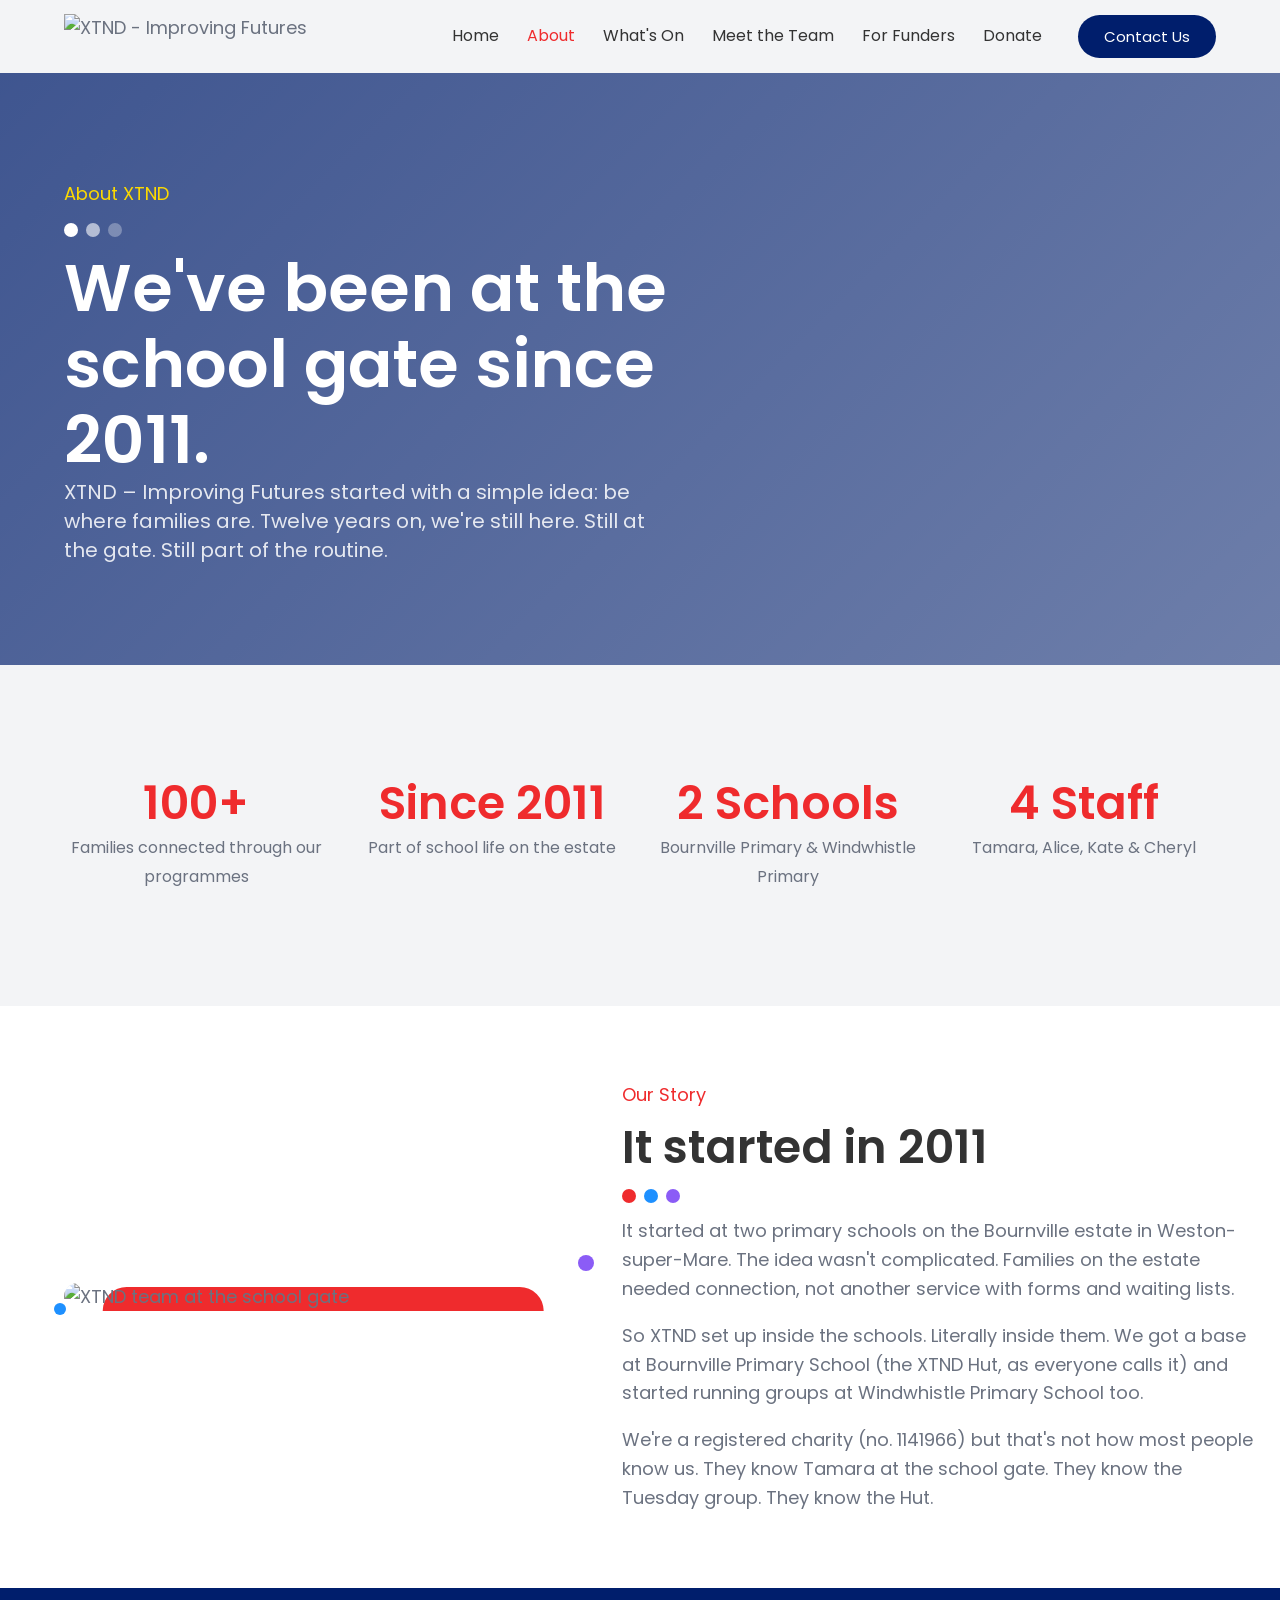
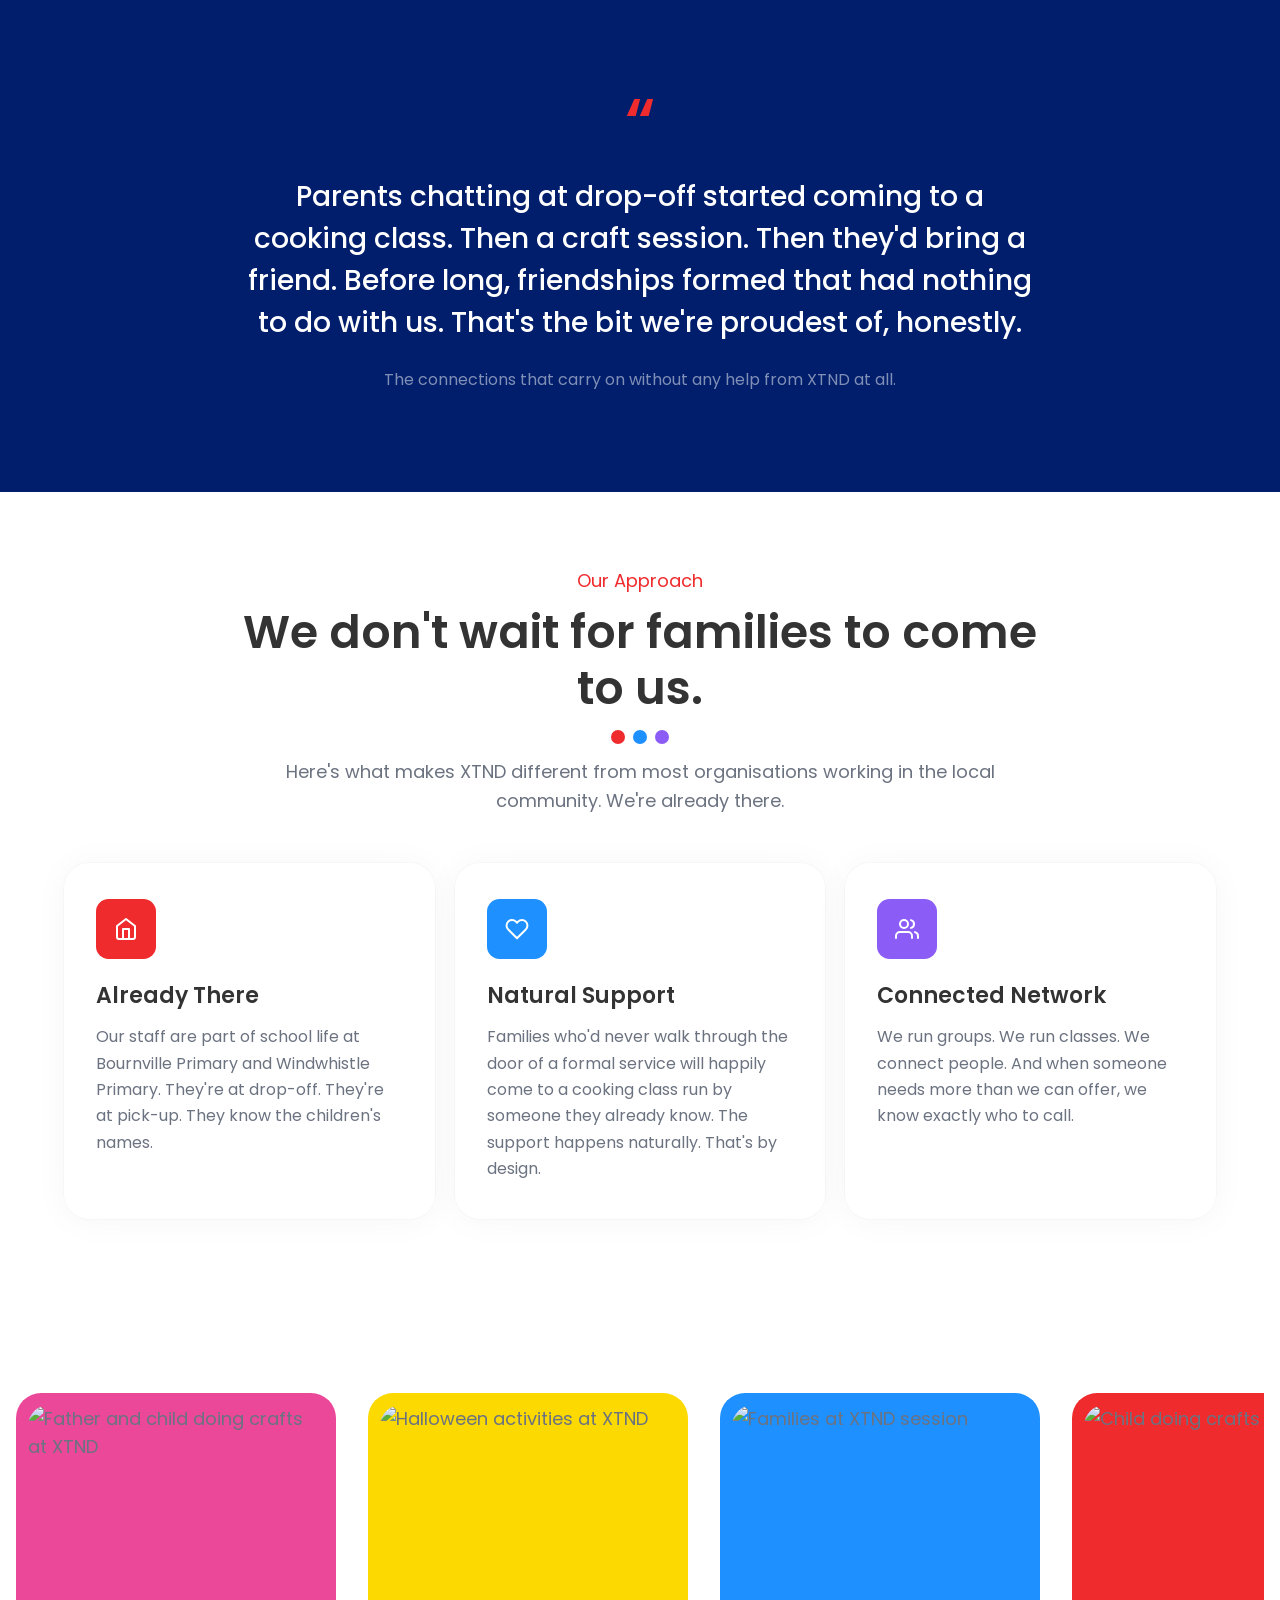
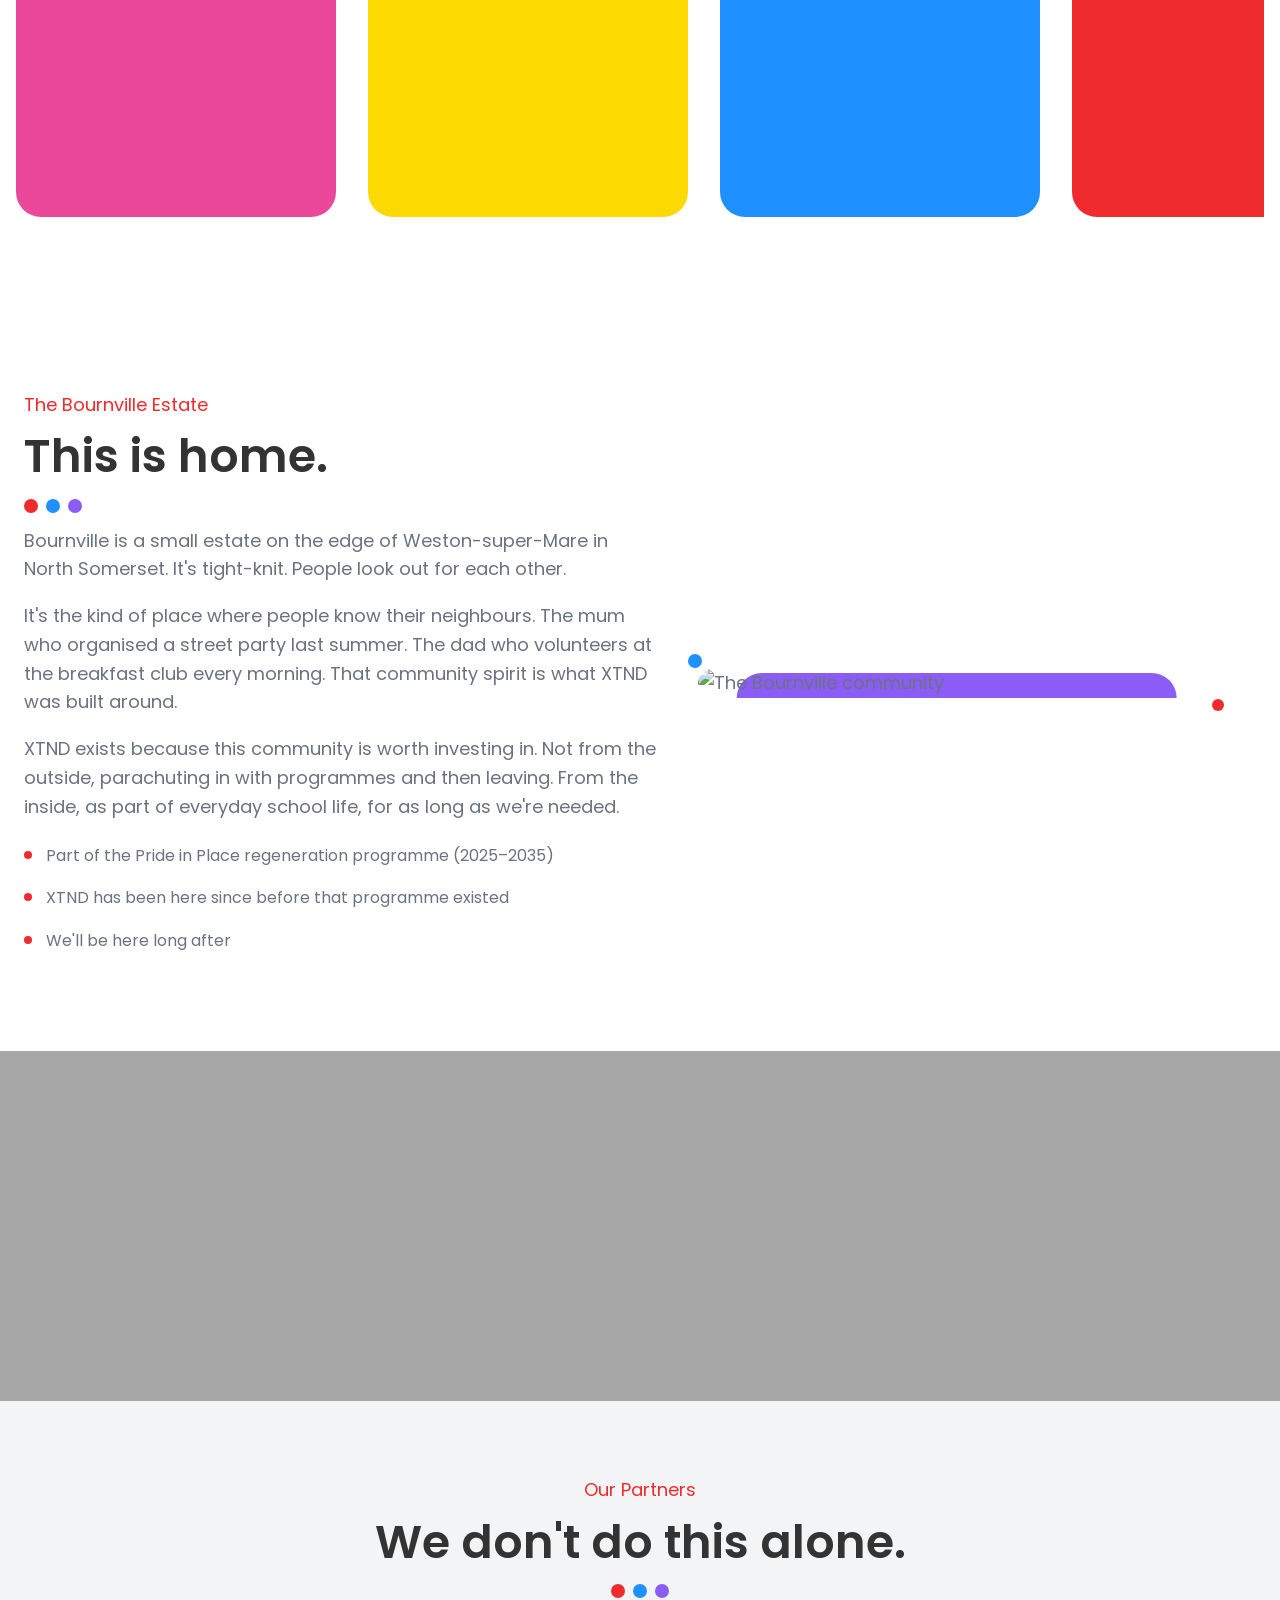
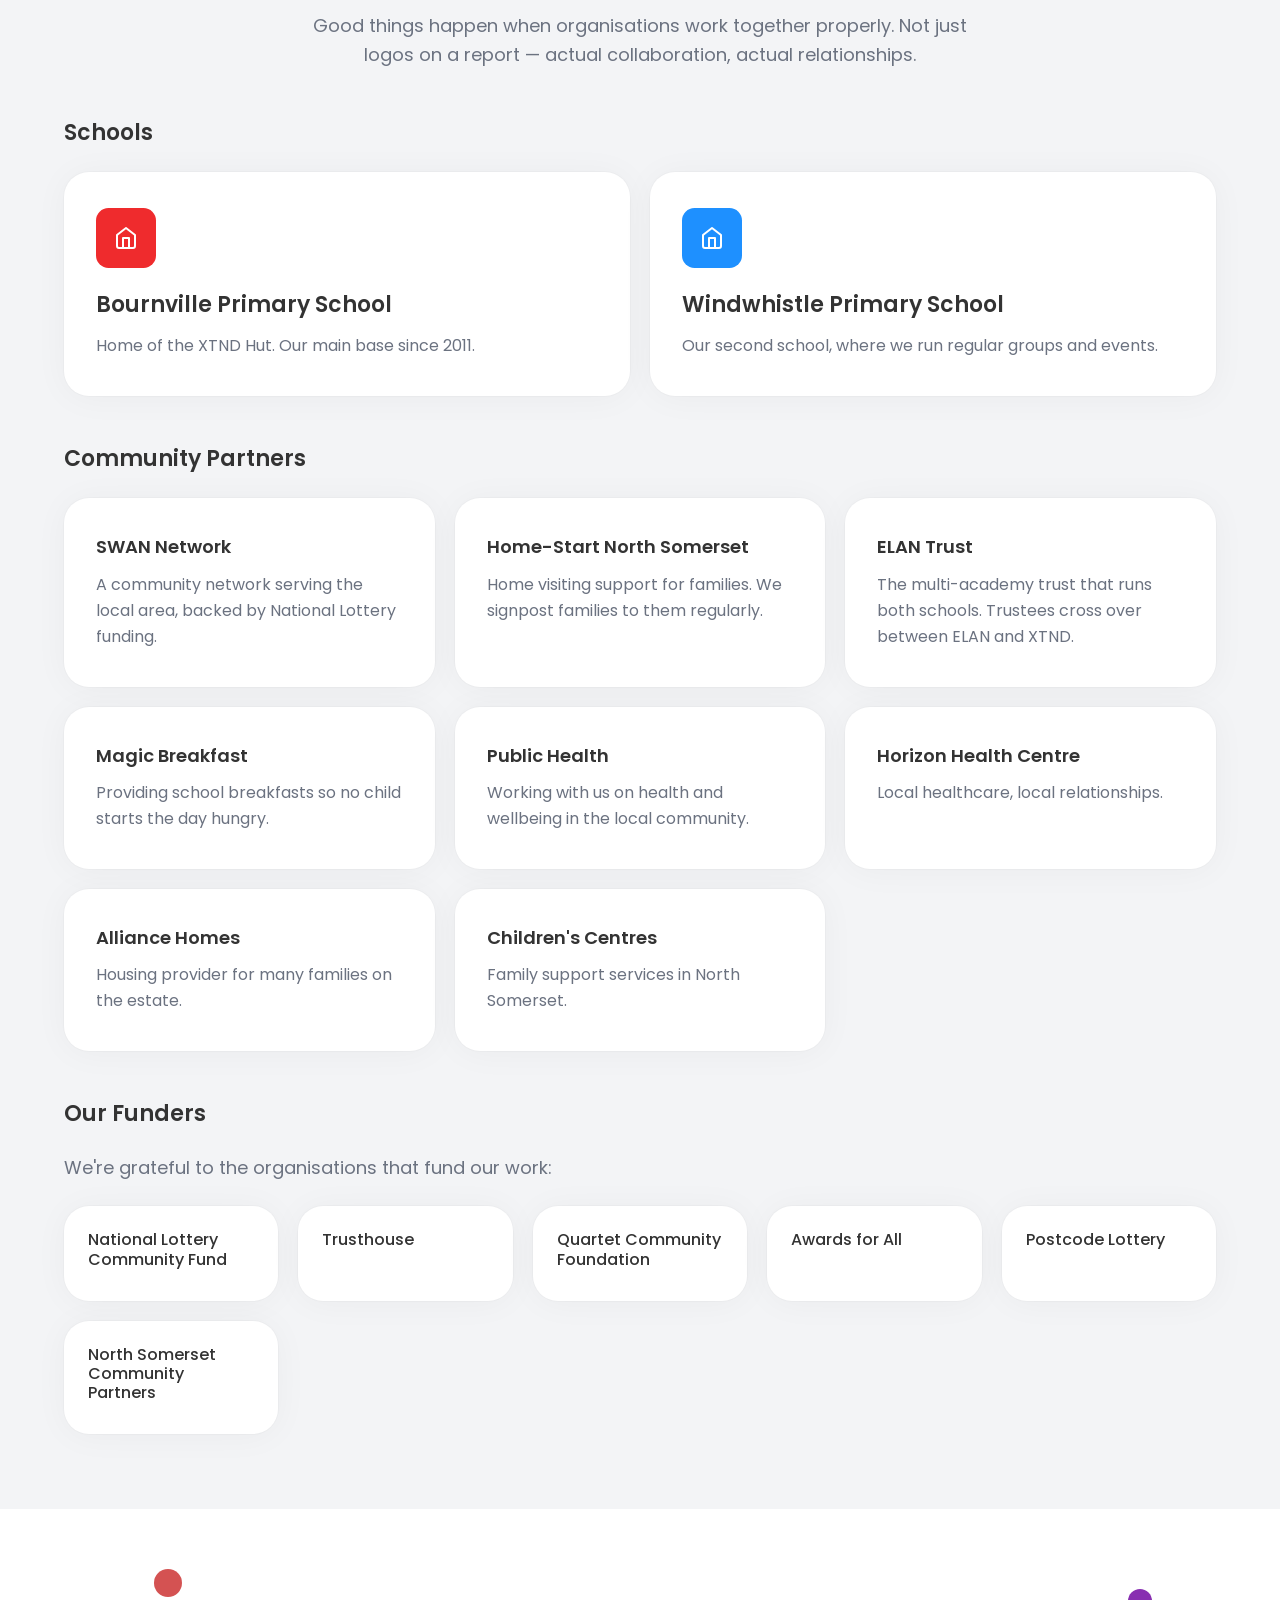
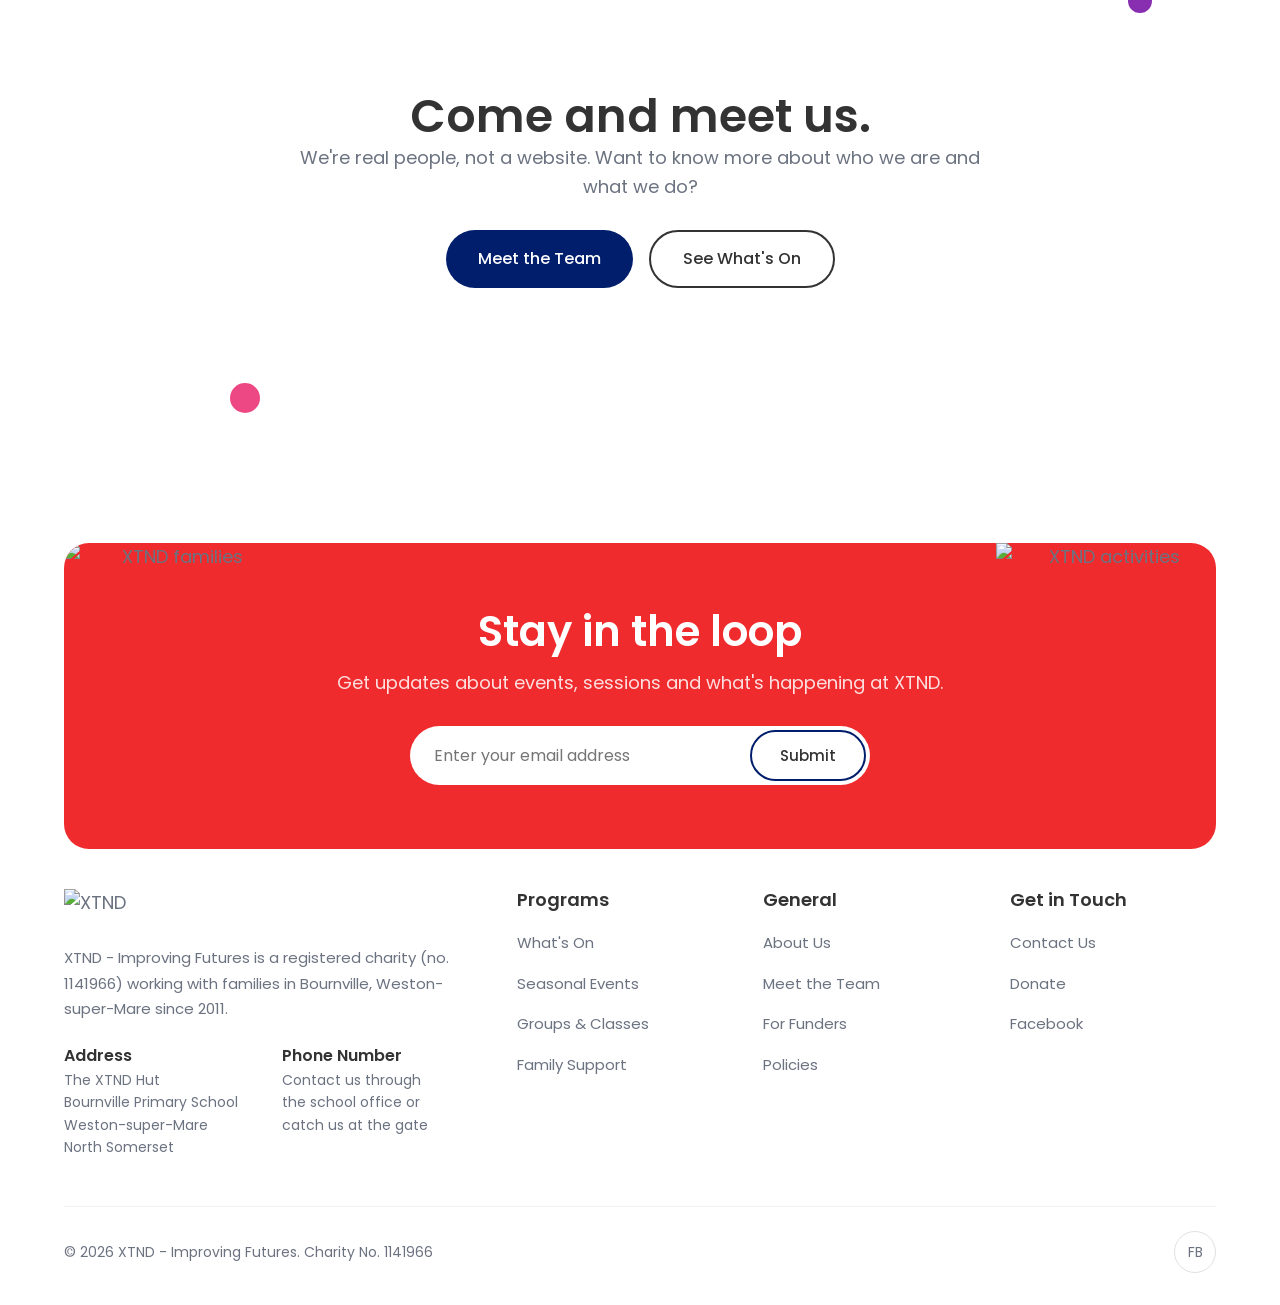
==== commit a6b0df99: "Update photo galleries to coloured-frame style matching homepage Replace photo-grid--row layout with" ====
--- a/about.html
+++ b/about.html
@@ -151,14 +151,22 @@
     </div>
   </section>
 
-  <!-- Photo Strip -->
-  <section style="padding: 0;">
-    <div class="container">
-      <div class="photo-grid photo-grid--row fade-up">
-        <img src="../Imagery/xtnd/546621404_122155125908592326_3396912917894167356_n.jpg" alt="Father and child doing crafts at XTND">
-        <img src="../Imagery/xtnd/570519948_1329102932591367_3855575837290154664_n.jpg" alt="Halloween activities at XTND">
-        <img src="../Imagery/xtnd/497498125_1187273266774335_6897514463659687893_n.jpg" alt="Families at XTND session">
-        <img src="../Imagery/xtnd/549062591_122155126016592326_8549448047829098771_n.jpg" alt="Child doing crafts at XTND">
+  <!-- Photo Gallery (coloured frames) -->
+  <section class="section" style="overflow: hidden;">
+    <div class="container">
+      <div class="gallery-frames fade-up">
+        <div class="gallery-frame gallery-frame--pink">
+          <img src="../Imagery/xtnd/546621404_122155125908592326_3396912917894167356_n.jpg" alt="Father and child doing crafts at XTND">
+        </div>
+        <div class="gallery-frame gallery-frame--yellow">
+          <img src="../Imagery/xtnd/570519948_1329102932591367_3855575837290154664_n.jpg" alt="Halloween activities at XTND">
+        </div>
+        <div class="gallery-frame gallery-frame--blue">
+          <img src="../Imagery/xtnd/497498125_1187273266774335_6897514463659687893_n.jpg" alt="Families at XTND session">
+        </div>
+        <div class="gallery-frame gallery-frame--red">
+          <img src="../Imagery/xtnd/549062591_122155126016592326_8549448047829098771_n.jpg" alt="Child doing crafts at XTND">
+        </div>
       </div>
     </div>
   </section>
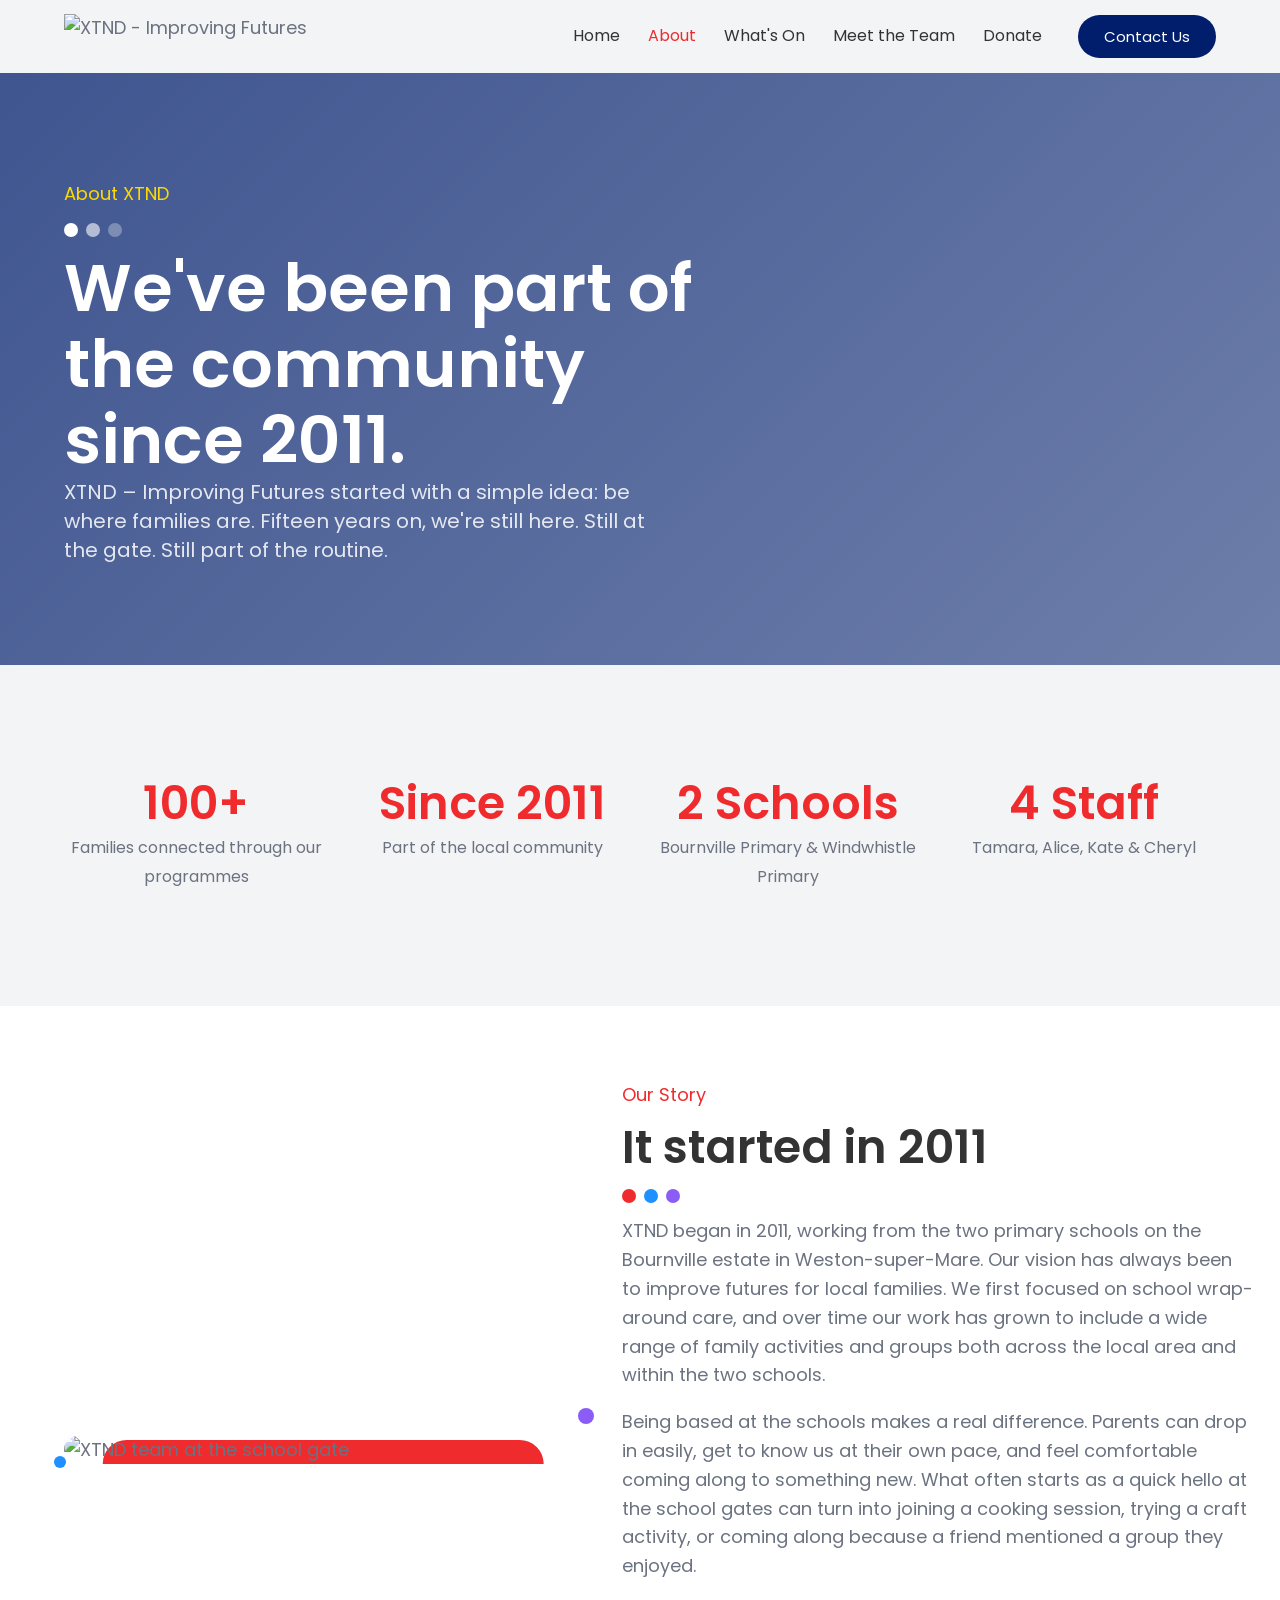
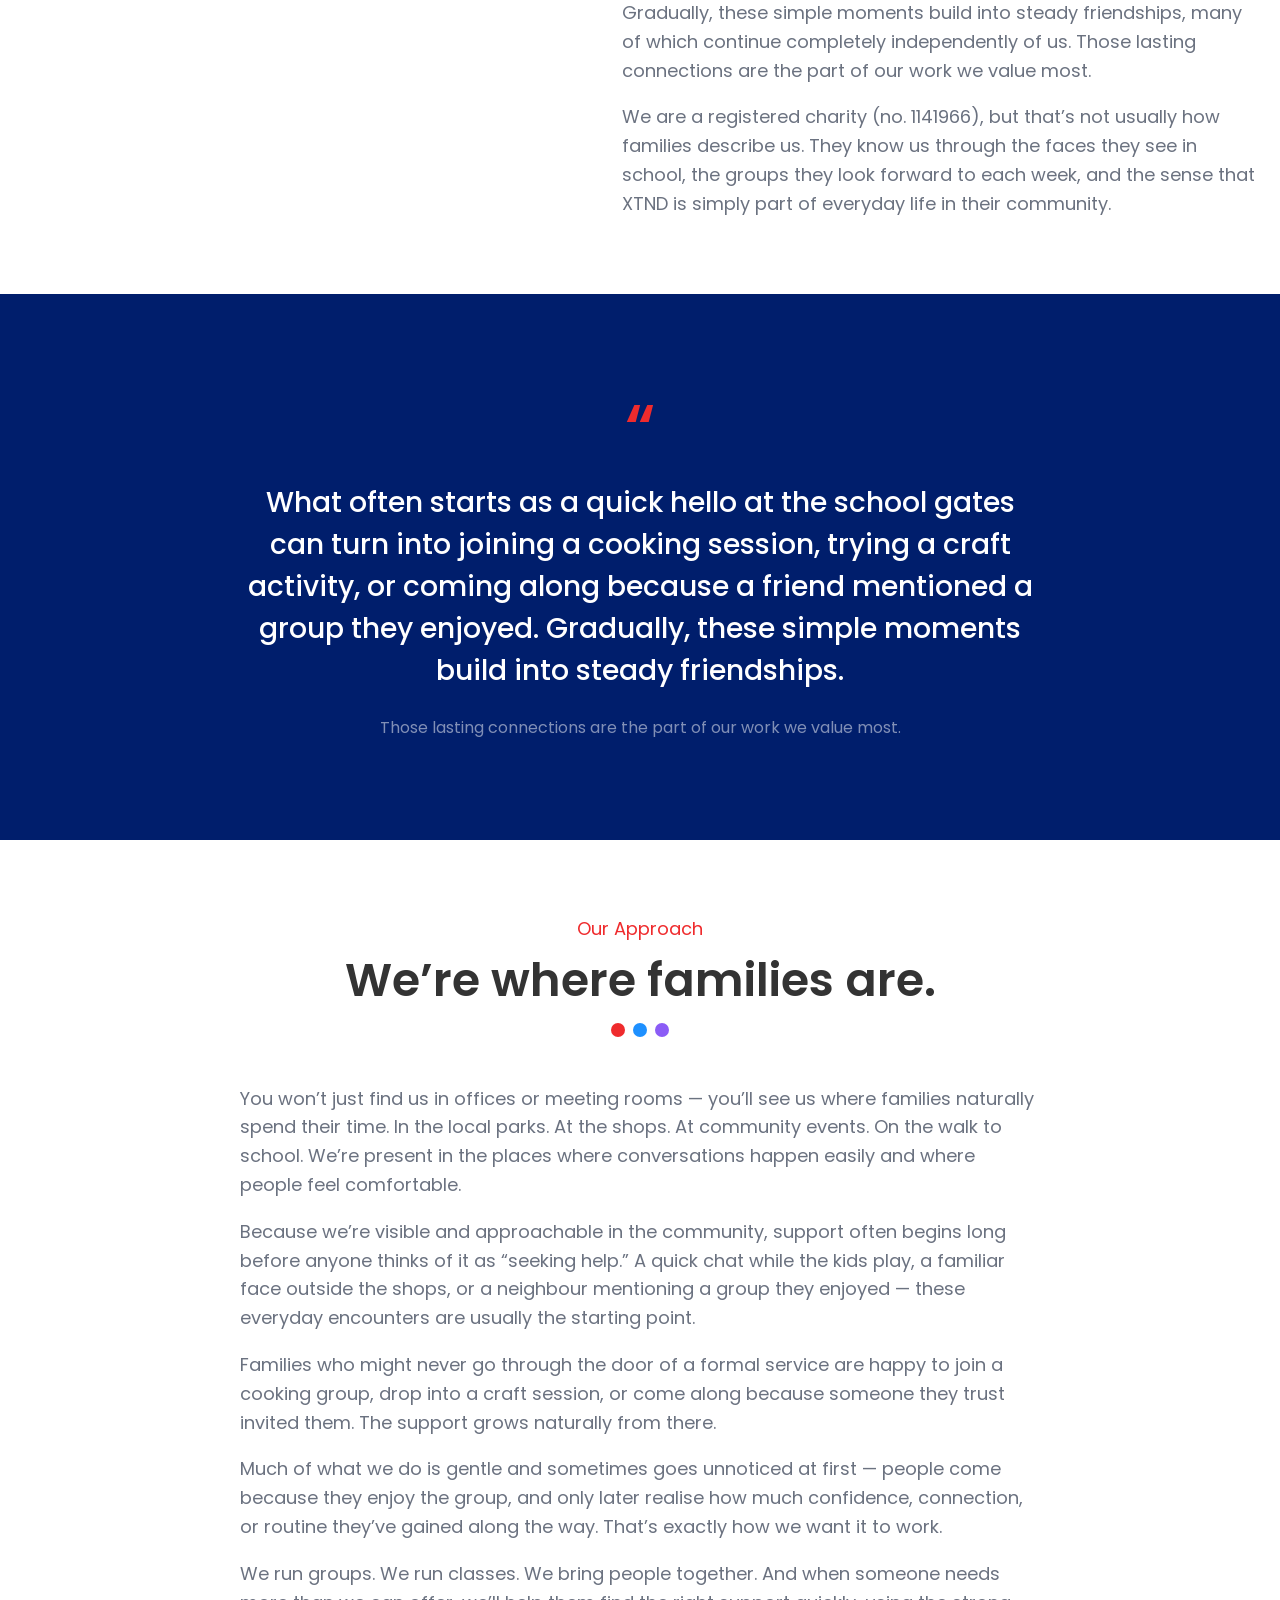
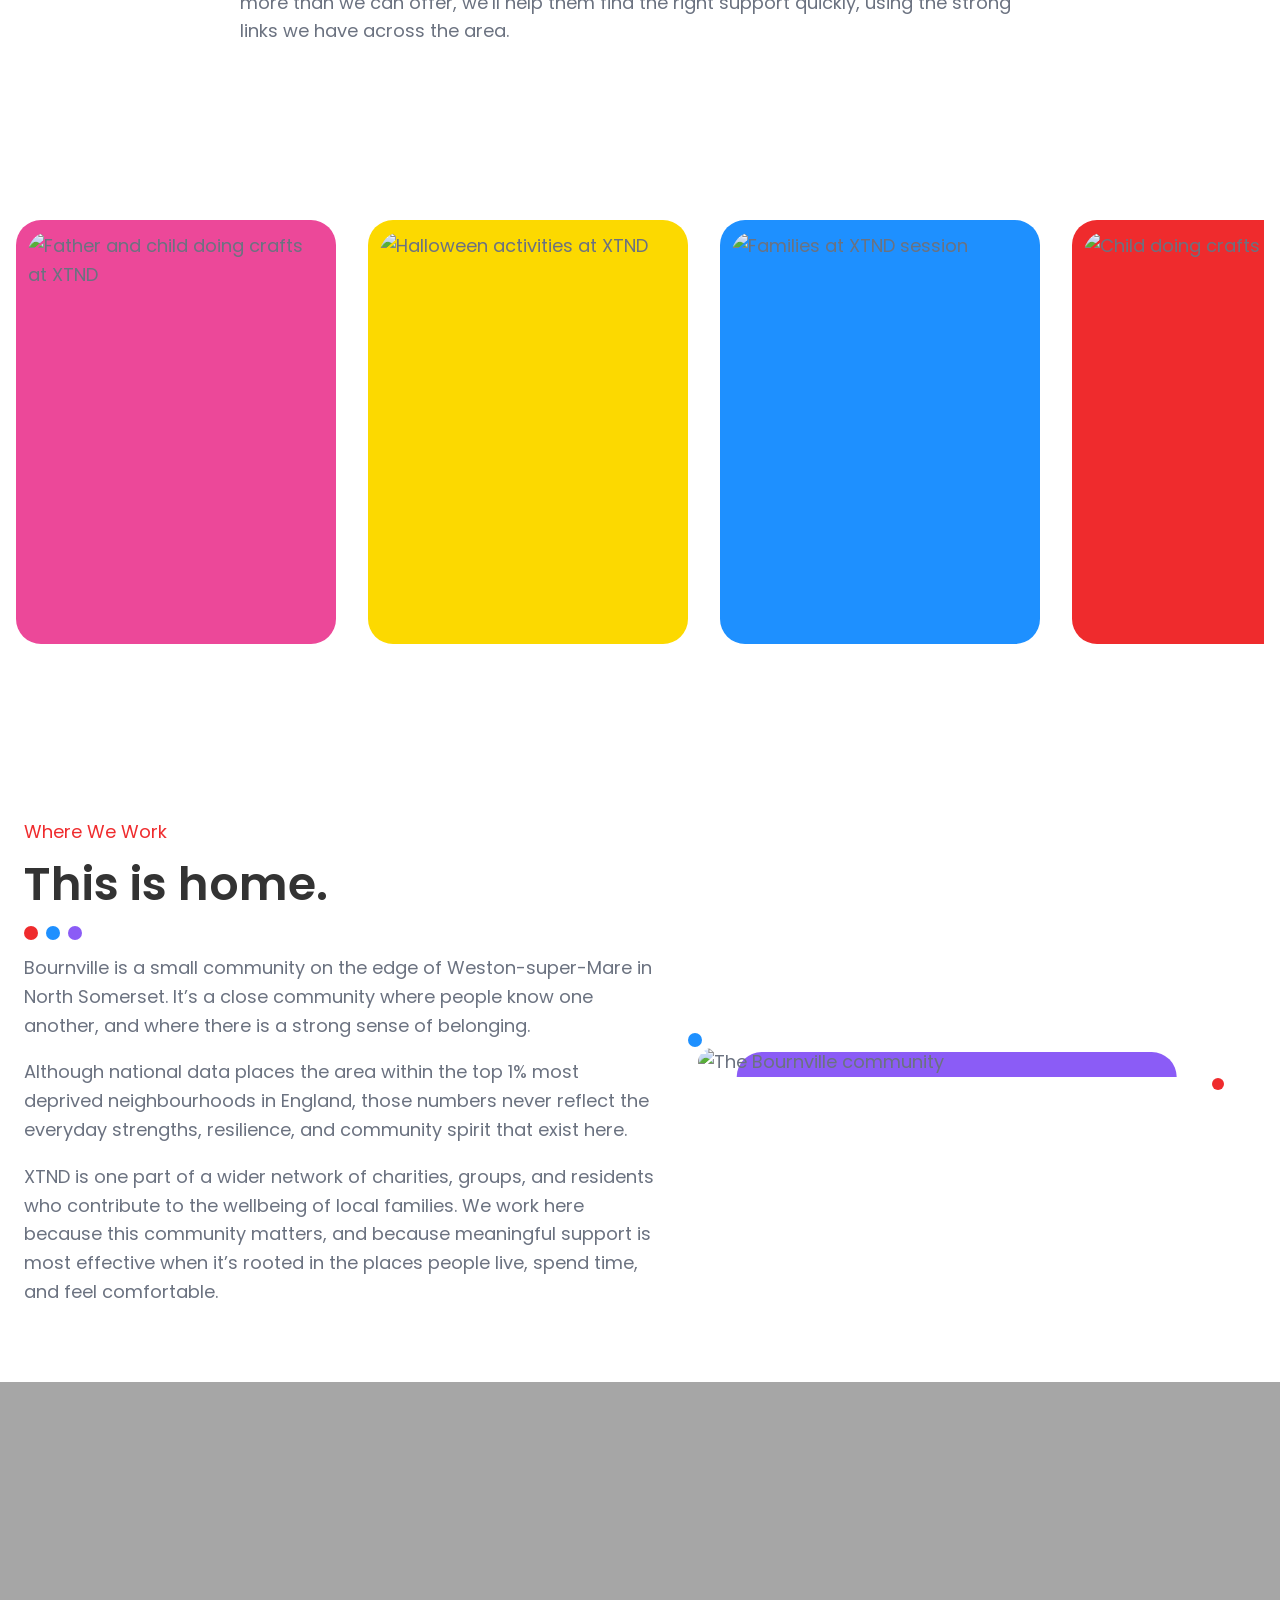
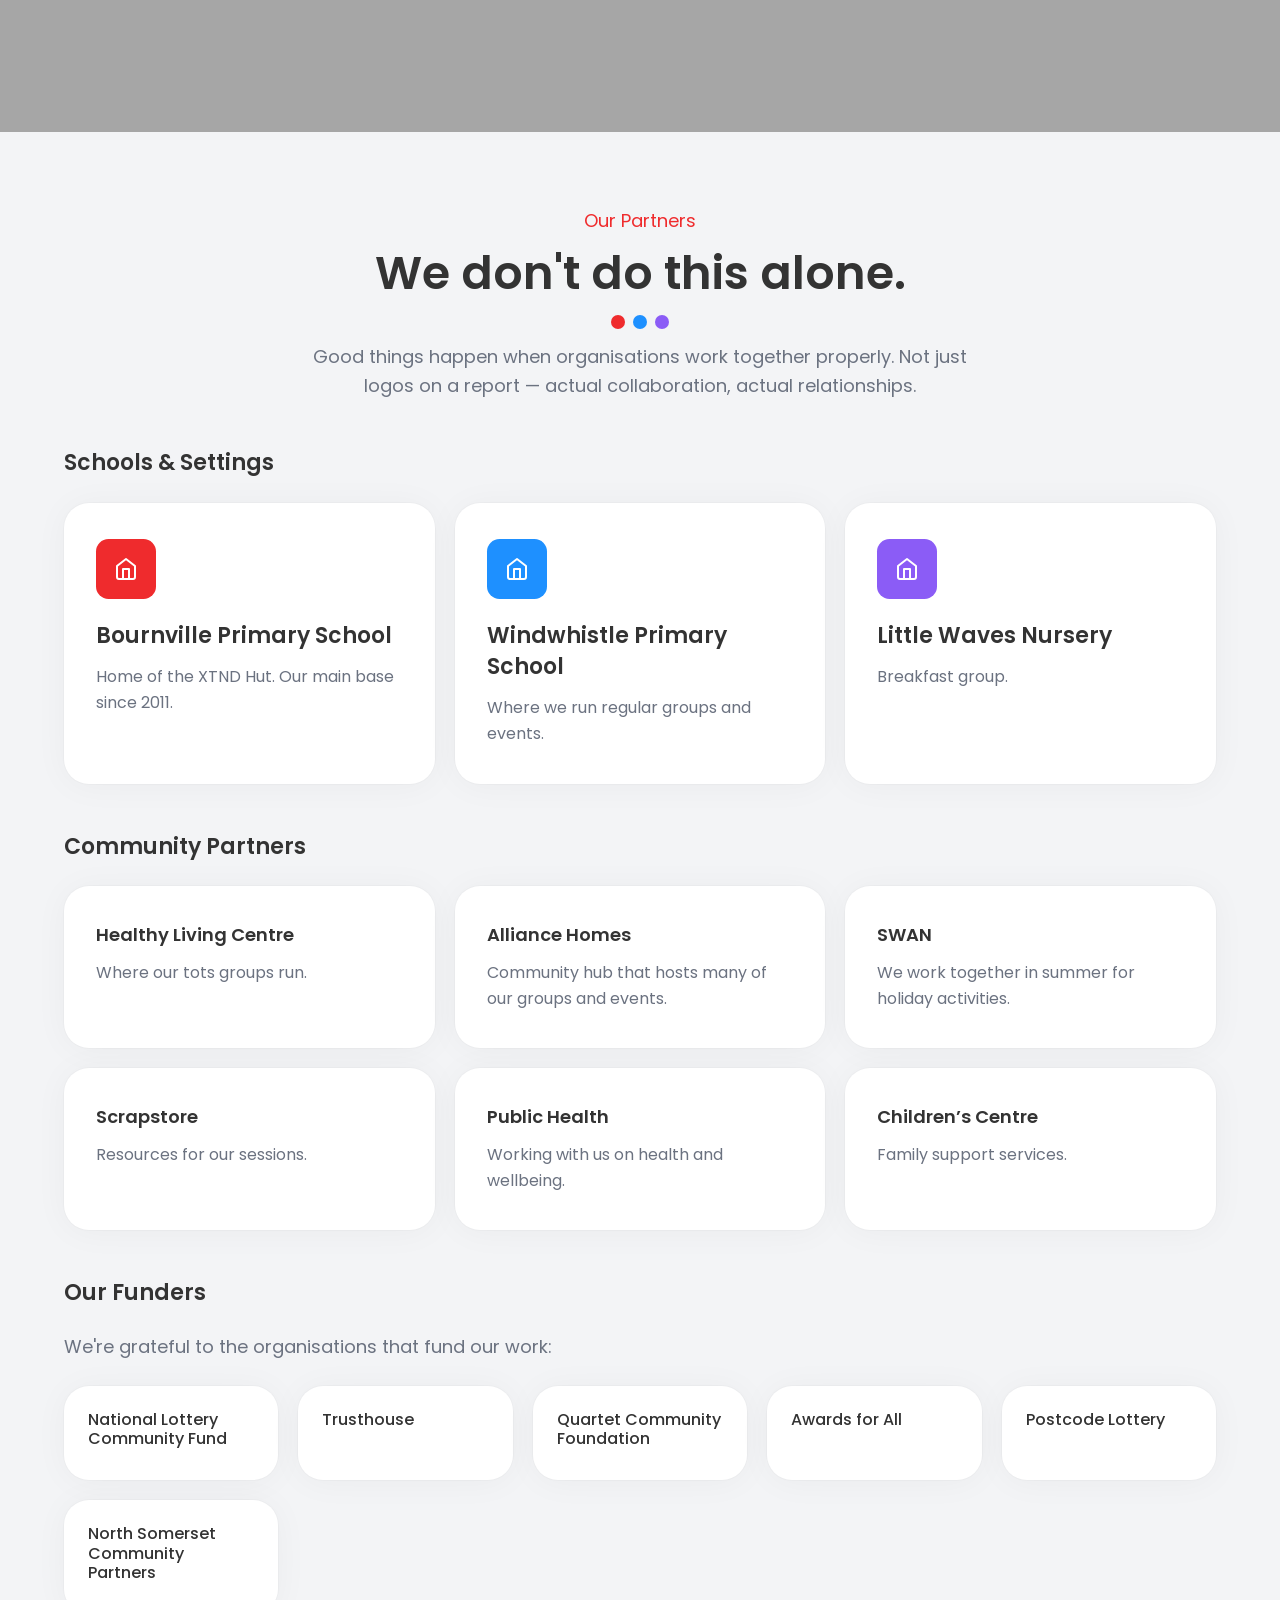
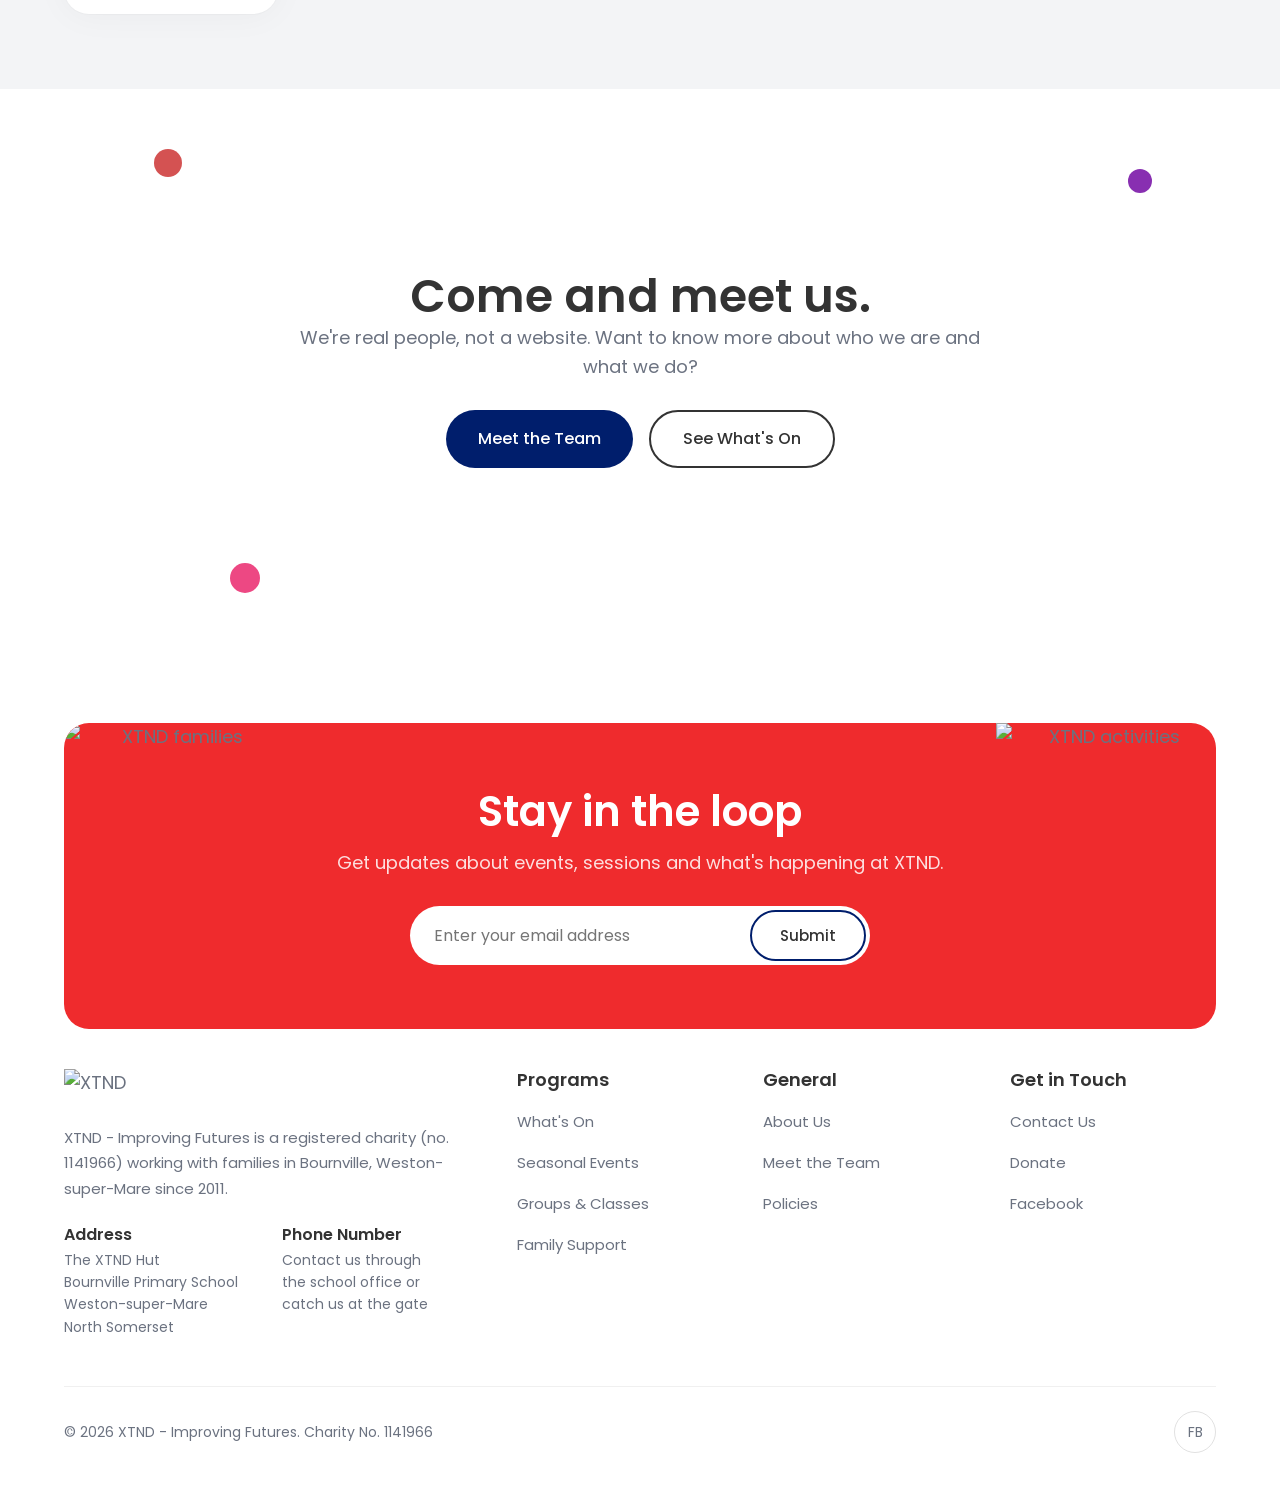
==== commit dc6fcd97: "Update all pages to v2 approved copy (Alice's amendments) - About: Alice's rewrites for Our Story, O" ====
--- a/about.html
+++ b/about.html
@@ -4,7 +4,7 @@
   <meta charset="UTF-8">
   <meta name="viewport" content="width=device-width, initial-scale=1.0">
   <title>About XTND | Improving Futures in Bournville since 2011</title>
-  <meta name="description" content="XTND has been part of school life on the Bournville estate since 2011. We bring families together through groups, classes and support at the school gate.">
+  <meta name="description" content="XTND has been part of the local community in Bournville since 2011. We bring families together through groups, classes and support -- at the schools and across the area.">
   <link rel="preconnect" href="https://fonts.googleapis.com">
   <link href="https://fonts.googleapis.com/css2?family=Poppins:wght@400;500;600&display=swap" rel="stylesheet">
   <link rel="stylesheet" href="styles.css">
@@ -23,7 +23,6 @@
         <a href="about.html" class="active">About</a>
         <a href="whats-on.html">What's On</a>
         <a href="meet-the-team.html">Meet the Team</a>
-        <a href="for-funders.html">For Funders</a>
         <a href="donate.html">Donate</a>
         <a href="contact.html" class="nav-cta btn btn--primary">Contact Us</a>
       </nav>
@@ -43,8 +42,8 @@
           <span class="dot dot--secondary"></span>
           <span class="dot dot--accent"></span>
         </div>
-        <h1>We've been at the school gate since 2011.</h1>
-        <p>XTND &ndash; Improving Futures started with a simple idea: be where families are. Twelve years on, we're still here. Still at the gate. Still part of the routine.</p>
+        <h1>We've been part of the community since 2011.</h1>
+        <p>XTND &ndash; Improving Futures started with a simple idea: be where families are. Fifteen years on, we're still here. Still at the gate. Still part of the routine.</p>
       </div>
     </div>
   </section>
@@ -59,7 +58,7 @@
         </div>
         <div class="stat">
           <div class="stat__number">Since 2011</div>
-          <div class="stat__label">Part of school life on the estate</div>
+          <div class="stat__label">Part of the local community</div>
         </div>
         <div class="stat">
           <div class="stat__number">2 Schools</div>
@@ -92,9 +91,10 @@
             <span class="dot dot--secondary"></span>
             <span class="dot dot--accent"></span>
           </div>
-          <p>It started at two primary schools on the Bournville estate in Weston-super-Mare. The idea wasn't complicated. Families on the estate needed connection, not another service with forms and waiting lists.</p>
-          <p>So XTND set up inside the schools. Literally inside them. We got a base at Bournville Primary School (the XTND Hut, as everyone calls it) and started running groups at Windwhistle Primary School too.</p>
-          <p>We're a registered charity (no. 1141966) but that's not how most people know us. They know Tamara at the school gate. They know the Tuesday group. They know the Hut.</p>
+          <p>XTND began in 2011, working from the two primary schools on the Bournville estate in Weston-super-Mare. Our vision has always been to improve futures for local families. We first focused on school wrap-around care, and over time our work has grown to include a wide range of family activities and groups both across the local area and within the two schools.</p>
+          <p>Being based at the schools makes a real difference. Parents can drop in easily, get to know us at their own pace, and feel comfortable coming along to something new. What often starts as a quick hello at the school gates can turn into joining a cooking session, trying a craft activity, or coming along because a friend mentioned a group they enjoyed.</p>
+          <p>Gradually, these simple moments build into steady friendships, many of which continue completely independently of us. Those lasting connections are the part of our work we value most.</p>
+          <p>We are a registered charity (no. 1141966), but that&rsquo;s not usually how families describe us. They know us through the faces they see in school, the groups they look forward to each week, and the sense that XTND is simply part of everyday life in their community.</p>
         </div>
       </div>
     </div>
@@ -105,48 +105,31 @@
     <div class="container text-center">
       <div class="fade-up">
         <div class="pull-quote">
-          Parents chatting at drop-off started coming to a cooking class. Then a craft session. Then they'd bring a friend. Before long, friendships formed that had nothing to do with us. That's the bit we're proudest of, honestly.
-          <cite>The connections that carry on without any help from XTND at all.</cite>
-        </div>
-      </div>
-    </div>
-  </section>
-
-  <!-- Our Approach: Icon Box Cards -->
+          What often starts as a quick hello at the school gates can turn into joining a cooking session, trying a craft activity, or coming along because a friend mentioned a group they enjoyed. Gradually, these simple moments build into steady friendships.
+          <cite>Those lasting connections are the part of our work we value most.</cite>
+        </div>
+      </div>
+    </div>
+  </section>
+
+  <!-- Our Approach: Flowing Prose -->
   <section class="section">
     <div class="container">
       <div class="text-center max-w-800 mx-auto mb-48 fade-up">
         <h4 class="eyebrow">Our Approach</h4>
-        <h2>We don't wait for families to come to us.</h2>
+        <h2>We&rsquo;re where families are.</h2>
         <div class="dots" style="justify-content: center;">
           <span class="dot dot--primary"></span>
           <span class="dot dot--secondary"></span>
           <span class="dot dot--accent"></span>
         </div>
-        <p>Here's what makes XTND different from most organisations working in the local community. We're already there.</p>
-      </div>
-      <div class="card-grid">
-        <div class="card fade-up delay-1">
-          <div class="card__icon card__icon--primary">
-            <svg width="24" height="24" fill="none" stroke="currentColor" stroke-width="2" stroke-linecap="round" stroke-linejoin="round" viewBox="0 0 24 24"><path d="M3 9l9-7 9 7v11a2 2 0 0 1-2 2H5a2 2 0 0 1-2-2z"/><polyline points="9 22 9 12 15 12 15 22"/></svg>
-          </div>
-          <h3>Already There</h3>
-          <p>Our staff are part of school life at Bournville Primary and Windwhistle Primary. They're at drop-off. They're at pick-up. They know the children's names.</p>
-        </div>
-        <div class="card fade-up delay-2">
-          <div class="card__icon card__icon--secondary">
-            <svg width="24" height="24" fill="none" stroke="currentColor" stroke-width="2" stroke-linecap="round" stroke-linejoin="round" viewBox="0 0 24 24"><path d="M20.84 4.61a5.5 5.5 0 0 0-7.78 0L12 5.67l-1.06-1.06a5.5 5.5 0 0 0-7.78 7.78l1.06 1.06L12 21.23l7.78-7.78 1.06-1.06a5.5 5.5 0 0 0 0-7.78z"/></svg>
-          </div>
-          <h3>Natural Support</h3>
-          <p>Families who'd never walk through the door of a formal service will happily come to a cooking class run by someone they already know. The support happens naturally. That's by design.</p>
-        </div>
-        <div class="card fade-up delay-3">
-          <div class="card__icon card__icon--accent">
-            <svg width="24" height="24" fill="none" stroke="currentColor" stroke-width="2" stroke-linecap="round" stroke-linejoin="round" viewBox="0 0 24 24"><path d="M17 21v-2a4 4 0 0 0-4-4H5a4 4 0 0 0-4 4v2"/><circle cx="9" cy="7" r="4"/><path d="M23 21v-2a4 4 0 0 0-3-3.87"/><path d="M16 3.13a4 4 0 0 1 0 7.75"/></svg>
-          </div>
-          <h3>Connected Network</h3>
-          <p>We run groups. We run classes. We connect people. And when someone needs more than we can offer, we know exactly who to call.</p>
-        </div>
+      </div>
+      <div class="max-w-800 mx-auto fade-up">
+        <p>You won&rsquo;t just find us in offices or meeting rooms &mdash; you&rsquo;ll see us where families naturally spend their time. In the local parks. At the shops. At community events. On the walk to school. We&rsquo;re present in the places where conversations happen easily and where people feel comfortable.</p>
+        <p>Because we&rsquo;re visible and approachable in the community, support often begins long before anyone thinks of it as &ldquo;seeking help.&rdquo; A quick chat while the kids play, a familiar face outside the shops, or a neighbour mentioning a group they enjoyed &mdash; these everyday encounters are usually the starting point.</p>
+        <p>Families who might never go through the door of a formal service are happy to join a cooking group, drop into a craft session, or come along because someone they trust invited them. The support grows naturally from there.</p>
+        <p>Much of what we do is gentle and sometimes goes unnoticed at first &mdash; people come because they enjoy the group, and only later realise how much confidence, connection, or routine they&rsquo;ve gained along the way. That&rsquo;s exactly how we want it to work.</p>
+        <p>We run groups. We run classes. We bring people together. And when someone needs more than we can offer, we&rsquo;ll help them find the right support quickly, using the strong links we have across the area.</p>
       </div>
     </div>
   </section>
@@ -183,21 +166,16 @@
           </div>
         </div>
         <div class="col--55 fade-up">
-          <h4 class="eyebrow">The Bournville Estate</h4>
+          <h4 class="eyebrow">Where We Work</h4>
           <h2>This is home.</h2>
           <div class="dots">
             <span class="dot dot--primary"></span>
             <span class="dot dot--secondary"></span>
             <span class="dot dot--accent"></span>
           </div>
-          <p>Bournville is a small estate on the edge of Weston-super-Mare in North Somerset. It's tight-knit. People look out for each other.</p>
-          <p>It's the kind of place where people know their neighbours. The mum who organised a street party last summer. The dad who volunteers at the breakfast club every morning. That community spirit is what XTND was built around.</p>
-          <p>XTND exists because this community is worth investing in. Not from the outside, parachuting in with programmes and then leaving. From the inside, as part of everyday school life, for as long as we're needed.</p>
-          <ul class="feature-list">
-            <li>Part of the Pride in Place regeneration programme (2025&ndash;2035)</li>
-            <li>XTND has been here since before that programme existed</li>
-            <li>We'll be here long after</li>
-          </ul>
+          <p>Bournville is a small community on the edge of Weston-super-Mare in North Somerset. It&rsquo;s a close community where people know one another, and where there is a strong sense of belonging.</p>
+          <p>Although national data places the area within the top 1% most deprived neighbourhoods in England, those numbers never reflect the everyday strengths, resilience, and community spirit that exist here.</p>
+          <p>XTND is one part of a wider network of charities, groups, and residents who contribute to the wellbeing of local families. We work here because this community matters, and because meaningful support is most effective when it&rsquo;s rooted in the places people live, spend time, and feel comfortable.</p>
         </div>
       </div>
     </div>
@@ -222,8 +200,8 @@
         <p>Good things happen when organisations work together properly. Not just logos on a report &mdash; actual collaboration, actual relationships.</p>
       </div>
 
-      <h3 class="mb-24 fade-up">Schools</h3>
-      <div class="card-grid mb-48" style="grid-template-columns: repeat(2, 1fr);">
+      <h3 class="mb-24 fade-up">Schools &amp; Settings</h3>
+      <div class="card-grid mb-48">
         <div class="card fade-up delay-1">
           <div class="card__icon card__icon--primary">
             <svg width="24" height="24" fill="none" stroke="currentColor" stroke-width="2" stroke-linecap="round" stroke-linejoin="round" viewBox="0 0 24 24"><path d="M3 9l9-7 9 7v11a2 2 0 0 1-2 2H5a2 2 0 0 1-2-2z"/><polyline points="9 22 9 12 15 12 15 22"/></svg>
@@ -236,43 +214,42 @@
             <svg width="24" height="24" fill="none" stroke="currentColor" stroke-width="2" stroke-linecap="round" stroke-linejoin="round" viewBox="0 0 24 24"><path d="M3 9l9-7 9 7v11a2 2 0 0 1-2 2H5a2 2 0 0 1-2-2z"/><polyline points="9 22 9 12 15 12 15 22"/></svg>
           </div>
           <h3>Windwhistle Primary School</h3>
-          <p>Our second school, where we run regular groups and events.</p>
+          <p>Where we run regular groups and events.</p>
+        </div>
+        <div class="card fade-up delay-3">
+          <div class="card__icon card__icon--accent">
+            <svg width="24" height="24" fill="none" stroke="currentColor" stroke-width="2" stroke-linecap="round" stroke-linejoin="round" viewBox="0 0 24 24"><path d="M3 9l9-7 9 7v11a2 2 0 0 1-2 2H5a2 2 0 0 1-2-2z"/><polyline points="9 22 9 12 15 12 15 22"/></svg>
+          </div>
+          <h3>Little Waves Nursery</h3>
+          <p>Breakfast group.</p>
         </div>
       </div>
 
       <h3 class="mb-24 fade-up">Community Partners</h3>
       <div class="card-grid mb-48">
         <div class="card fade-up delay-1">
-          <h3 style="font-size: 18px;">SWAN Network</h3>
-          <p>A community network serving the local area, backed by National Lottery funding.</p>
+          <h3 style="font-size: 18px;">Healthy Living Centre</h3>
+          <p>Where our tots groups run.</p>
         </div>
         <div class="card fade-up delay-2">
-          <h3 style="font-size: 18px;">Home-Start North Somerset</h3>
-          <p>Home visiting support for families. We signpost families to them regularly.</p>
+          <h3 style="font-size: 18px;">Alliance Homes</h3>
+          <p>Community hub that hosts many of our groups and events.</p>
         </div>
         <div class="card fade-up delay-3">
-          <h3 style="font-size: 18px;">ELAN Trust</h3>
-          <p>The multi-academy trust that runs both schools. Trustees cross over between ELAN and XTND.</p>
+          <h3 style="font-size: 18px;">SWAN</h3>
+          <p>We work together in summer for holiday activities.</p>
         </div>
         <div class="card fade-up delay-4">
-          <h3 style="font-size: 18px;">Magic Breakfast</h3>
-          <p>Providing school breakfasts so no child starts the day hungry.</p>
+          <h3 style="font-size: 18px;">Scrapstore</h3>
+          <p>Resources for our sessions.</p>
         </div>
         <div class="card fade-up delay-1">
           <h3 style="font-size: 18px;">Public Health</h3>
-          <p>Working with us on health and wellbeing in the local community.</p>
+          <p>Working with us on health and wellbeing.</p>
         </div>
         <div class="card fade-up delay-2">
-          <h3 style="font-size: 18px;">Horizon Health Centre</h3>
-          <p>Local healthcare, local relationships.</p>
-        </div>
-        <div class="card fade-up delay-3">
-          <h3 style="font-size: 18px;">Alliance Homes</h3>
-          <p>Housing provider for many families on the estate.</p>
-        </div>
-        <div class="card fade-up delay-4">
-          <h3 style="font-size: 18px;">Children's Centres</h3>
-          <p>Family support services in North Somerset.</p>
+          <h3 style="font-size: 18px;">Children&rsquo;s Centre</h3>
+          <p>Family support services.</p>
         </div>
       </div>
 
@@ -369,7 +346,6 @@
           <h4>General</h4>
           <a href="about.html">About Us</a>
           <a href="meet-the-team.html">Meet the Team</a>
-          <a href="for-funders.html">For Funders</a>
           <a href="policies.html">Policies</a>
         </div>
         <div class="footer-col">
